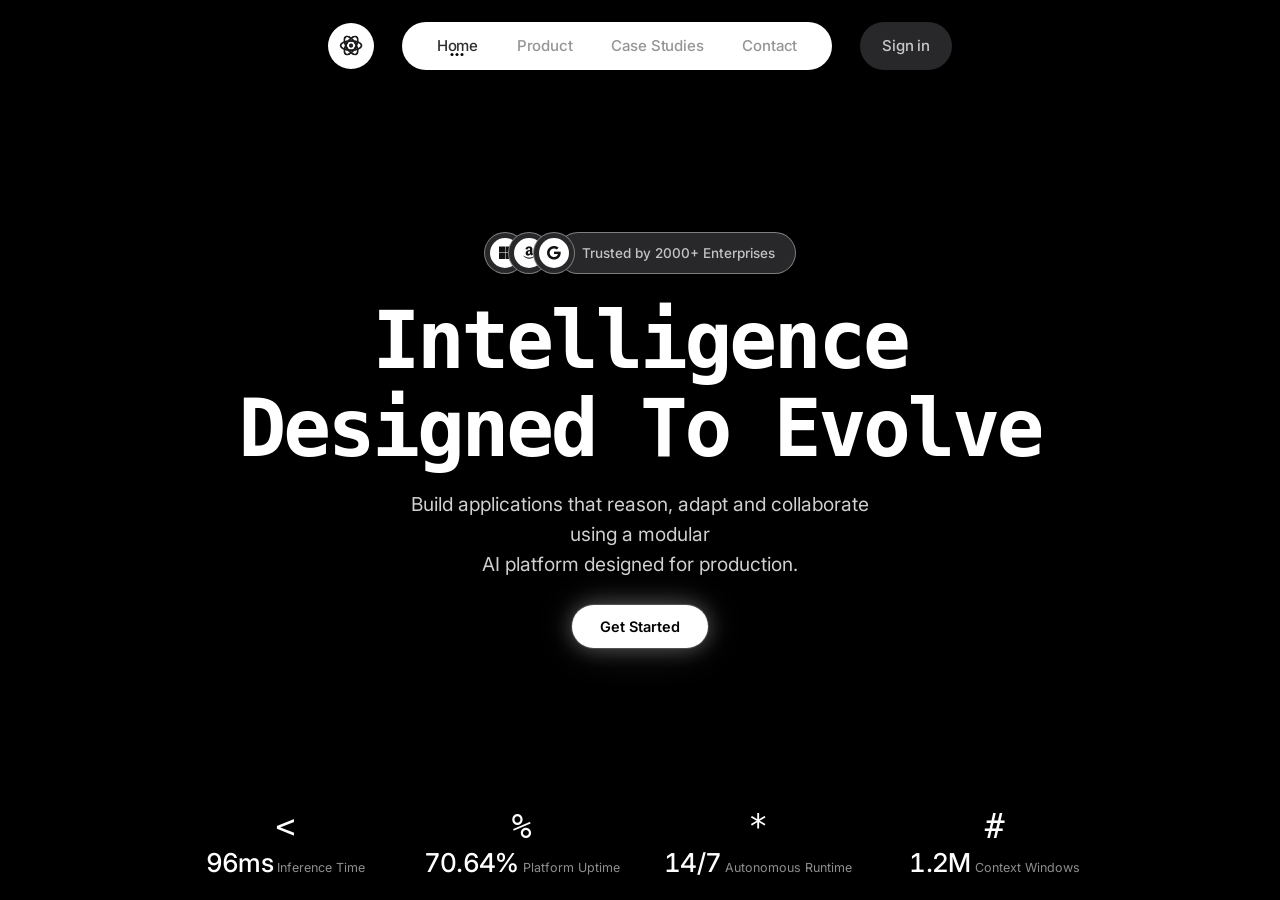
==== index.html @ 84938846 "feat: complete EEG cognitive load classification system with fuzzy FIS, RF baseline, Streamlit dashb" ====
<!DOCTYPE html>
<html lang="en">
  <head>
    <meta charset="UTF-8" />
    <meta
      name="viewport"
      content="width=device-width, initial-scale=1.0, maximum-scale=1.0, user-scalable=no"
    />
    <title>Intelligence Designed To Evolve</title>

    <!-- Google Fonts: Inter -->
    <link rel="preconnect" href="https://fonts.googleapis.com" />
    <link rel="preconnect" href="https://fonts.gstatic.com" crossorigin />
    <link
      href="https://fonts.googleapis.com/css2?family=Inter:wght@400;500;600&display=swap"
      rel="stylesheet"
    />

    <!-- OnlineWebFonts: BubbledotICG-FinePos -->
    <link
      href="https://db.onlinewebfonts.com/c/8cb707a9b8a73f8a7403336b861c3074?family=BubbledotICG-FinePos"
      rel="stylesheet"
    />

    <!-- Font Awesome 6.5.2 -->
    <link
      rel="stylesheet"
      href="https://cdnjs.cloudflare.com/ajax/libs/font-awesome/6.5.2/css/all.min.css"
      integrity="sha512-SnH5WK+bZxgPHs44uWIX+LLJAJ9/2PkPKZ5QiAj6Ta86w+fsb2TkcmfRyVX3pBnMFcV7oQPJkl9QevSCWr3W6A=="
      crossorigin="anonymous"
      referrerpolicy="no-referrer"
    />

    <!-- Stylesheet -->
    <link rel="stylesheet" href="styles.css" />
  </head>
  <body>
    <!-- Full-viewport cover background video -->
    <div class="bg" aria-hidden="true">
      <video class="bg-video" autoplay muted loop playsinline preload="auto">
        <source
          src="https://d8j0ntlcm91z4.cloudfront.net/user_38xzZboKViGWJOttwIXH07lWA1P/hf_20260809_012548_ef22562c-c0ae-4816-ad9d-f8922af4e6a7.mp4"
          type="video/mp4"
        />
      </video>
    </div>

    <!-- Main Page Container (Single Viewport) -->
    <div class="page">
      <!-- 1) Header -->
      <header class="header">
        <!-- Brand Logo -->
        <a href="#" class="logo-btn" aria-label="Homepage">
          <img
            src="assets/logo.webp"
            alt=""
            width="52"
            height="52"
            class="logo-img"
          />
        </a>

        <!-- Desktop Navigation Pill -->
        <nav class="nav-pill desktop-nav" aria-label="Main Navigation">
          <a href="http://localhost:8501" class="nav-link active">Home</a>
          <a href="http://localhost:8501" class="nav-link">Product</a>
          <a href="http://localhost:8501" class="nav-link">Case Studies</a>
          <a href="http://localhost:8501" class="nav-link">Contact</a>
        </nav>

        <!-- Desktop Sign In Button -->
        <a href="http://localhost:8501" class="signin-btn desktop-signin">Sign in</a>

        <!-- Mobile Menu Toggle Button -->
        <button
          type="button"
          class="menu-btn mobile-only"
          aria-label="Toggle navigation menu"
          aria-expanded="false"
          aria-controls="mobile-menu"
        >
          <span class="bar bar-1"></span>
          <span class="bar bar-2"></span>
          <span class="bar bar-3"></span>
        </button>
      </header>

      <!-- Mobile Navigation Sheet & Backdrop Overlay -->
      <div id="mobile-overlay" class="mobile-overlay" hidden></div>
      <nav
        id="mobile-menu"
        class="mobile-sheet"
        hidden
        aria-label="Mobile Navigation Menu"
      >
        <a href="http://localhost:8501" class="mobile-nav-link active">Home</a>
        <a href="http://localhost:8501" class="mobile-nav-link">Product</a>
        <a href="http://localhost:8501" class="mobile-nav-link">Case Studies</a>
        <a href="http://localhost:8501" class="mobile-nav-link">Contact</a>
        <a href="http://localhost:8501" class="mobile-signin-btn">Sign in</a>
      </nav>

      <!-- 2) Hero Section -->
      <main class="hero">
        <!-- Trust Row -->
        <div class="trust-row anim" style="--d: 0.05s">
          <div class="avatar-ring avatar-1" title="Microsoft">
            <div class="avatar-inner">
              <i class="fa-brands fa-microsoft" aria-hidden="true"></i>
            </div>
          </div>
          <div class="avatar-ring avatar-2" title="Amazon">
            <div class="avatar-inner">
              <i class="fa-brands fa-amazon" aria-hidden="true"></i>
            </div>
          </div>
          <div class="avatar-ring avatar-3" title="Google">
            <div class="avatar-inner">
              <i class="fa-brands fa-google" aria-hidden="true"></i>
            </div>
          </div>
          <div class="trust-pill">
            <span class="trust-text">Trusted by 2000+ Enterprises</span>
          </div>
        </div>

        <!-- Headline -->
        <h1 class="headline anim">
          <span class="line line-1">Intelligence</span>
          <span class="line line-2">Designed To Evolve</span>
        </h1>

        <!-- Subhead -->
        <p class="subhead anim" style="--d: 0.28s">
          Build applications that reason, adapt and collaborate using a modular<br class="desktop-br" />
          AI platform designed for production.
        </p>

        <!-- CTA Button -->
        <div class="cta-wrap">
          <a href="http://localhost:8501" class="cta-btn anim" style="--d: 0.4s">
            Get Started
          </a>
        </div>
      </main>

      <!-- 3) Stats Footer -->
      <footer class="stats" aria-label="Platform Key Metrics">
        <div class="stat-item anim" style="--d: 0.5s">
          <span class="stat-icon" aria-hidden="true">&lt;</span>
          <div class="stat-content">
            <div class="stat-value-wrap">
              <span class="stat-value" data-target="120" data-decimals="0">0</span><span class="stat-suffix">ms</span>
            </div>
            <span class="stat-label">Inference Time</span>
          </div>
        </div>

        <div class="stat-item anim" style="--d: 0.58s">
          <span class="stat-icon" aria-hidden="true">%</span>
          <div class="stat-content">
            <div class="stat-value-wrap">
              <span class="stat-value" data-target="99.99" data-decimals="2">0.00</span><span class="stat-suffix">%</span>
            </div>
            <span class="stat-label">Platform Uptime</span>
          </div>
        </div>

        <div class="stat-item anim" style="--d: 0.66s">
          <span class="stat-icon" aria-hidden="true">*</span>
          <div class="stat-content">
            <div class="stat-value-wrap">
              <span class="stat-value" data-target="24" data-decimals="0">0</span><span class="stat-suffix">/7</span>
            </div>
            <span class="stat-label">Autonomous Runtime</span>
          </div>
        </div>

        <div class="stat-item anim" style="--d: 0.74s">
          <span class="stat-icon" aria-hidden="true">#</span>
          <div class="stat-content">
            <div class="stat-value-wrap">
              <span class="stat-value" data-target="2.4" data-decimals="1">0.0</span><span class="stat-suffix">M</span>
            </div>
            <span class="stat-label">Context Windows</span>
          </div>
        </div>
      </footer>
    </div>

    <!-- Main JS -->
    <script src="main.js"></script>
  </body>
</html>
---- styles.css ----
/* ==========================================================================
   Intelligence Designed To Evolve — Stylesheet
   ========================================================================== */

/* Local Geist Pixel Circle Fallback Font */
@font-face {
  font-family: "Geist Pixel Circle";
  src: url("fonts/GeistPixel-Circle.woff2") format("woff2");
  font-weight: 400;
  font-style: normal;
  font-display: swap;
}

/* --------------------------------------------------------------------------
   CSS Variables
   -------------------------------------------------------------------------- */
:root {
  --bg: #000000;
  --text: #ffffff;
  --muted: #8e8e8e;
  --nav-text: #2e2e2e;
  --pill-dark: #28282a;
  --sign-in-text: #c8c8c8;
  --nav-shadow: 0 4px 14px rgba(0, 0, 0, 0.16);
  --trust-bg: #28282a;
  --trust-border: rgba(255, 255, 255, 0.4);
  --trust-text: #c4c2c3;
  --font-sans: "Inter", "Segoe UI", system-ui, sans-serif;
  --font-display: "BubbledotICG-FinePos", "Geist Pixel Circle", monospace;
  --trust-size: clamp(36px, 4.5vw, 42px);
}

/* --------------------------------------------------------------------------
   Reset & Base Styles
   -------------------------------------------------------------------------- */
*,
*::before,
*::after {
  box-sizing: border-box;
  margin: 0;
  padding: 0;
}

html,
body {
  width: 100%;
  height: 100vh;
  height: 100dvh;
  overflow: hidden;
  background: var(--bg);
  color: var(--text);
  font-family: var(--font-sans);
  -webkit-font-smoothing: antialiased;
  -moz-osx-font-smoothing: grayscale;
  text-rendering: optimizeLegibility;
}

body.menu-open {
  overflow: hidden;
}

a {
  color: inherit;
  text-decoration: none;
}

button {
  font-family: inherit;
  border: none;
  background: none;
  cursor: pointer;
}

/* --------------------------------------------------------------------------
   Background Video
   -------------------------------------------------------------------------- */
.bg {
  position: absolute;
  inset: 0;
  background: #000000;
  overflow: hidden;
  z-index: 0;
}

.bg-video {
  position: absolute;
  inset: 0;
  width: 100%;
  height: 100%;
  object-fit: cover;
  pointer-events: none;
  z-index: 0;
}

/* --------------------------------------------------------------------------
   Page Layout (Single Viewport, 3 Regions)
   -------------------------------------------------------------------------- */
.page {
  position: relative;
  z-index: 1;
  display: flex;
  flex-direction: column;
  align-items: center;
  justify-content: space-between;
  width: 100%;
  height: 100vh;
  height: 100dvh;
  padding: clamp(16px, 2.4vh, 28px) clamp(14px, 3vw, 32px);
  overflow: hidden;
}

/* --------------------------------------------------------------------------
   1) Header (Desktop)
   -------------------------------------------------------------------------- */
.header {
  display: flex;
  align-items: center;
  justify-content: center;
  width: 100%;
  max-width: 720px;
  gap: clamp(18px, 2.8vw, 28px);
  flex-shrink: 0;
  animation: slideDown 0.7s cubic-bezier(0.22, 1, 0.36, 1) both;
  z-index: 10;
}

@keyframes slideDown {
  from {
    opacity: 0;
    transform: translateY(-18px);
  }
  to {
    opacity: 1;
    transform: translateY(0);
  }
}

/* Logo */
.logo-btn {
  width: clamp(40px, 4.4vw, 46px);
  height: clamp(40px, 4.4vw, 46px);
  border-radius: 50%;
  background: #ffffff;
  box-shadow: var(--nav-shadow);
  display: grid;
  place-items: center;
  flex-shrink: 0;
  cursor: pointer;
  transition: transform 0.25s ease;
}

.logo-btn:hover {
  transform: scale(1.04);
}

.logo-img {
  width: 72%;
  height: 72%;
  object-fit: contain;
  display: block;
}

/* Nav Pill (White) */
.nav-pill {
  display: flex;
  align-items: center;
  justify-content: space-evenly;
  background: #ffffff;
  height: clamp(44px, 5.2vw, 48px);
  max-width: 430px;
  flex: 1;
  padding: 4px 8px;
  border-radius: 999px;
  box-shadow: var(--nav-shadow);
}

.nav-link {
  position: relative;
  font-family: var(--font-sans);
  font-weight: 500;
  font-size: clamp(13px, 1.4vw, 15px);
  letter-spacing: -0.01em;
  color: var(--nav-text);
  opacity: 0.5;
  padding: 6px 12px;
  transition: opacity 0.2s ease, transform 0.2s ease;
  display: inline-flex;
  align-items: center;
  justify-content: center;
}

.nav-link:hover {
  opacity: 0.75;
}

.nav-link.active {
  opacity: 1;
}

.nav-link.active::after {
  content: "";
  position: absolute;
  bottom: 5px;
  left: 50%;
  transform: translateX(-50%);
  width: 3px;
  height: 3px;
  background: #000000;
  border-radius: 50%;
  box-shadow: -5px 0 0 #000000, 5px 0 0 #000000;
}

/* Sign In */
.signin-btn {
  display: inline-flex;
  align-items: center;
  justify-content: center;
  background: var(--pill-dark);
  color: var(--sign-in-text);
  height: clamp(44px, 5.2vw, 48px);
  padding: 0 clamp(16px, 2vw, 22px);
  border-radius: 999px;
  box-shadow: var(--nav-shadow);
  font-weight: 500;
  font-size: clamp(13px, 1.4vw, 15px);
  letter-spacing: -0.01em;
  flex-shrink: 0;
  transition: background-color 0.25s ease, color 0.25s ease, transform 0.25s ease;
}

.signin-btn:hover {
  background: #323234;
  color: #ffffff;
  transform: translateY(-1px);
}

.mobile-only {
  display: none;
}

/* --------------------------------------------------------------------------
   2) Hero (Center)
   -------------------------------------------------------------------------- */
.hero {
  display: flex;
  flex-direction: column;
  align-items: center;
  justify-content: center;
  text-align: center;
  width: 100%;
  max-width: 900px;
  flex: 1;
  z-index: 1;
}

/* Trust Row */
.trust-row {
  display: inline-flex;
  align-items: center;
  justify-content: center;
  margin-bottom: clamp(16px, 2.5vh, 26px);
}

.avatar-ring {
  width: var(--trust-size);
  height: var(--trust-size);
  background: var(--trust-bg);
  border: 1px solid var(--trust-border);
  padding: 5px;
  border-radius: 50%;
  display: grid;
  place-items: center;
  flex-shrink: 0;
  transition: transform 0.35s cubic-bezier(0.22, 1, 0.36, 1);
}

.avatar-inner {
  width: 100%;
  height: 100%;
  border-radius: 50%;
  background: #ffffff;
  display: grid;
  place-items: center;
}

.avatar-inner i {
  font-size: calc(var(--trust-size) * 0.34);
  color: #111111;
}

.avatar-1 {
  z-index: 1;
}
.avatar-1:hover {
  transform: translateY(-2px);
}

.avatar-2 {
  margin-left: calc(var(--trust-size) * -0.42);
  z-index: 2;
}
.avatar-2:hover {
  transform: translateY(-4px);
}

.avatar-3 {
  margin-left: calc(var(--trust-size) * -0.42);
  z-index: 3;
}
.avatar-3:hover {
  transform: translateY(-2px);
}

.trust-pill {
  height: var(--trust-size);
  background: var(--trust-bg);
  border: 1px solid var(--trust-border);
  border-radius: 999px;
  margin-left: calc(var(--trust-size) * -0.42);
  padding-left: calc(var(--trust-size) * 0.58);
  padding-right: clamp(14px, 2vw, 20px);
  display: inline-flex;
  align-items: center;
  z-index: 0;
}

.trust-text {
  font-family: var(--font-sans);
  font-weight: 500;
  color: var(--trust-text);
  font-size: clamp(12px, 1.4vw, 13.5px);
  white-space: nowrap;
}

/* Headline */
.headline {
  font-family: var(--font-display);
  color: #ffffff;
  font-size: clamp(28px, 6.2vw, 80px);
  line-height: 1.12;
  letter-spacing: -0.04em;
  text-align: center;
  white-space: nowrap;
  overflow: hidden;
  margin-bottom: clamp(12px, 1.8vh, 18px);
}

/* Per-line fade */
.headline .line {
  display: block;
  opacity: 0;
  transform: translateY(14px);
  animation: headlineFade 0.85s cubic-bezier(0.22, 1, 0.36, 1) forwards;
}

.headline .line-1 {
  animation-delay: 0.12s;
}

.headline .line-2 {
  animation-delay: 0.3s;
}

@keyframes headlineFade {
  from {
    opacity: 0;
    transform: translateY(14px);
  }
  to {
    opacity: 1;
    transform: translateY(0);
  }
}

/* Subhead */
.subhead {
  max-width: min(500px, 92%);
  font-size: clamp(calc(13.5px + 2pt), calc(1.55vw + 2pt), calc(16.5px + 2pt));
  color: #d0d0d0;
  opacity: 0.8;
  line-height: 1.55;
  font-weight: 400;
  margin-bottom: clamp(18px, 2.8vh, 30px);
}

/* CTA */
.cta-wrap {
  display: flex;
  justify-content: center;
}

.cta-btn {
  display: inline-flex;
  align-items: center;
  justify-content: center;
  background: #ffffff;
  color: #000000;
  font-family: var(--font-sans);
  font-weight: 600;
  font-size: clamp(13.5px, 1.5vw, 14.5px);
  padding: clamp(11px, 1.6vh, 13px) clamp(22px, 3vw, 28px);
  border-radius: 999px;
  box-shadow: 0 0 0 1px rgba(255, 255, 255, 0.15),
              0 0 22px rgba(255, 255, 255, 0.32),
              0 0 44px rgba(255, 255, 255, 0.12);
  cursor: pointer;
  transition: transform 0.25s ease, box-shadow 0.25s ease;
}

.cta-btn:hover {
  transform: translateY(-2px) scale(1.02);
  box-shadow: 0 0 0 1px rgba(255, 255, 255, 0.25),
              0 0 28px rgba(255, 255, 255, 0.45),
              0 0 54px rgba(255, 255, 255, 0.2);
}

.cta-btn.anim {
  animation: revealPulse 0.85s cubic-bezier(0.22, 1, 0.36, 1) forwards;
  animation-delay: var(--d, 0.4s);
}

@keyframes revealPulse {
  0% {
    opacity: 0;
    transform: translateY(22px) scale(0.95);
    filter: blur(6px);
  }
  70% {
    transform: translateY(-2px) scale(1.03);
    filter: blur(0);
  }
  100% {
    opacity: 1;
    transform: translateY(0) scale(1);
    filter: blur(0);
  }
}

/* --------------------------------------------------------------------------
   3) Stats Footer (Exact 4 Metrics)
   -------------------------------------------------------------------------- */
.stats {
  display: grid;
  grid-template-columns: repeat(4, 1fr);
  width: 100%;
  max-width: 920px;
  gap: clamp(12px, 2vw, 28px);
  flex-shrink: 0;
  z-index: 1;
}

.stat-item {
  display: flex;
  flex-direction: column;
  align-items: center;
  text-align: center;
}

.stat-icon {
  font-family: var(--font-display);
  color: #ffffff;
  font-size: clamp(22px, 3vw, 33px);
  line-height: 1;
  margin-bottom: 4px;
}

.stat-value-wrap {
  font-family: var(--font-sans);
  color: #ffffff;
  font-size: clamp(18px, 2.2vw, 26px);
  font-weight: 500;
  letter-spacing: -0.025em;
  font-variant-numeric: tabular-nums;
  display: inline-flex;
  align-items: baseline;
  justify-content: center;
  line-height: 1.2;
}

.stat-suffix {
  font-family: var(--font-sans);
  font-weight: 500;
}

.stat-label {
  font-family: var(--font-sans);
  font-size: clamp(11px, 1.2vw, 12.5px);
  color: var(--muted);
  margin-top: 2px;
  white-space: nowrap;
}

/* --------------------------------------------------------------------------
   Shared Entrance Animation (.anim)
   -------------------------------------------------------------------------- */
.anim:not(.headline):not(.cta-btn) {
  opacity: 0;
  transform: translateY(22px) scale(0.98);
  filter: blur(6px);
  animation: reveal 0.85s cubic-bezier(0.22, 1, 0.36, 1) forwards;
  animation-delay: var(--d, 0s);
}

@keyframes reveal {
  to {
    opacity: 1;
    transform: translateY(0) scale(1);
    filter: blur(0);
  }
}

/* --------------------------------------------------------------------------
   Responsive Media Queries
   -------------------------------------------------------------------------- */

/* Hidden attribute enforcement */
[hidden],
.mobile-overlay[hidden],
.mobile-sheet[hidden] {
  display: none !important;
}

/* Tablet & Mobile (≤720px) */
@media (max-width: 720px) {
  .desktop-nav,
  .desktop-signin,
  .desktop-br {
    display: none;
  }

  .mobile-only {
    display: flex;
  }

  .header {
    justify-content: space-between;
    max-width: 100%;
  }

  .logo-btn {
    width: 48px;
    height: 48px;
  }

  /* Circular Burger Button */
  .menu-btn {
    width: 48px;
    height: 48px;
    border-radius: 50%;
    background: #28282a;
    border: 1px solid rgba(255, 255, 255, 0.15);
    display: flex;
    flex-direction: column;
    align-items: center;
    justify-content: center;
    gap: 5px;
    cursor: pointer;
    transition: background-color 0.25s ease, transform 0.25s ease;
    box-shadow: var(--nav-shadow);
    z-index: 110;
  }

  .menu-btn .bar {
    width: 18px;
    height: 1.5px;
    background: #ffffff;
    border-radius: 1px;
    transition: all 0.3s cubic-bezier(0.22, 1, 0.36, 1);
  }

  .menu-btn[aria-expanded="true"] {
    background: #ffffff;
  }

  .menu-btn[aria-expanded="true"] .bar {
    background: #000000;
  }

  .menu-btn[aria-expanded="true"] .bar-1 {
    transform: translateY(6.5px) rotate(45deg);
  }

  .menu-btn[aria-expanded="true"] .bar-2 {
    opacity: 0;
    transform: scaleX(0);
  }

  .menu-btn[aria-expanded="true"] .bar-3 {
    transform: translateY(-6.5px) rotate(-45deg);
  }

  /* Mobile Overlay */
  .mobile-overlay {
    display: block;
    position: fixed;
    inset: 0;
    background: rgba(0, 0, 0, 0.62);
    backdrop-filter: blur(6px);
    -webkit-backdrop-filter: blur(6px);
    z-index: 90;
    animation: overlayIn 0.28s ease forwards;
  }

  .mobile-overlay[hidden] {
    display: none !important;
  }

  @keyframes overlayIn {
    from {
      opacity: 0;
    }
    to {
      opacity: 1;
    }
  }

  /* Mobile White Sheet */
  .mobile-sheet {
    display: flex;
    position: fixed;
    top: clamp(76px, 11vh, 92px);
    left: 16px;
    right: 16px;
    margin: 0 auto;
    max-width: 420px;
    background: #ffffff;
    border-radius: 28px;
    padding: 22px 18px 20px;
    box-shadow: 0 20px 60px rgba(0, 0, 0, 0.45);
    z-index: 100;
    flex-direction: column;
    align-items: center;
    gap: 14px;
    animation: menuIn 0.38s cubic-bezier(0.22, 1, 0.36, 1) forwards;
  }

  .mobile-sheet[hidden] {
    display: none !important;
  }

  @keyframes menuIn {
    from {
      opacity: 0;
      transform: translateY(-16px) scale(0.96);
    }
    to {
      opacity: 1;
      transform: translateY(0) scale(1);
    }
  }

  .mobile-nav-link {
    font-family: var(--font-sans);
    font-weight: 500;
    font-size: 16px;
    color: var(--nav-text);
    opacity: 0.6;
    padding: 8px 16px;
    position: relative;
    width: 100%;
    text-align: center;
    border-radius: 12px;
    transition: opacity 0.2s ease, background 0.2s ease;
    opacity: 0;
    transform: translateY(10px);
    animation: linkIn 0.35s cubic-bezier(0.22, 1, 0.36, 1) forwards;
  }

  .mobile-sheet a:nth-child(1) {
    animation-delay: 0.08s;
  }
  .mobile-sheet a:nth-child(2) {
    animation-delay: 0.14s;
  }
  .mobile-sheet a:nth-child(3) {
    animation-delay: 0.2s;
  }
  .mobile-sheet a:nth-child(4) {
    animation-delay: 0.26s;
  }
  .mobile-sheet a:nth-child(5) {
    animation-delay: 0.32s;
  }

  @keyframes linkIn {
    to {
      opacity: 1;
      transform: translateY(0);
    }
  }

  .mobile-nav-link:hover,
  .mobile-nav-link.active {
    opacity: 1;
  }

  .mobile-nav-link.active::after {
    content: "";
    position: absolute;
    bottom: 2px;
    left: 50%;
    transform: translateX(-50%);
    width: 3px;
    height: 3px;
    background: #000000;
    border-radius: 50%;
    box-shadow: -5px 0 0 #000000, 5px 0 0 #000000;
  }

  .mobile-signin-btn {
    background: #28282a;
    color: #ffffff;
    width: 100%;
    text-align: center;
    border-radius: 999px;
    padding: 13px;
    font-weight: 500;
    font-size: 15px;
    margin-top: 4px;
    transition: background 0.2s ease;
    opacity: 0;
    transform: translateY(10px);
    animation: linkIn 0.35s cubic-bezier(0.22, 1, 0.36, 1) forwards;
    animation-delay: 0.32s;
  }

  .mobile-signin-btn:hover {
    background: #323234;
  }

  /* Headline & Stats on Mobile */
  .headline {
    font-size: clamp(32px, 8.5vw, 48px);
    letter-spacing: -0.08em;
    line-height: 1.05;
  }

  .stats {
    grid-template-columns: repeat(2, 1fr);
    row-gap: 20px;
    column-gap: 16px;
  }
}

/* Small Mobile (≤420px) */
@media (max-width: 420px) {
  :root {
    --trust-size: 34px;
  }

  .trust-text {
    font-size: 12px;
  }

  .headline {
    font-size: clamp(26px, 8.2vw, 36px);
    letter-spacing: -0.09em;
    line-height: 1.04;
  }
}

/* Short Screens (≤700px height) */
@media (max-height: 700px) {
  .page {
    padding: clamp(10px, 1.8vh, 16px) clamp(14px, 3vw, 24px);
  }

  .trust-row {
    margin-bottom: clamp(10px, 1.8vh, 16px);
  }

  .headline {
    margin-bottom: clamp(8px, 1.2vh, 12px);
  }

  .subhead {
    margin-bottom: clamp(12px, 2vh, 18px);
  }
}

/* --------------------------------------------------------------------------
   Reduced Motion Accessibility
   -------------------------------------------------------------------------- */
@media (prefers-reduced-motion: reduce) {
  *,
  *::before,
  *::after {
    animation-duration: 0.01ms !important;
    animation-iteration-count: 1 !important;
    transition-duration: 0.01ms !important;
    animation-delay: 0ms !important;
  }

  .anim,
  .line,
  .cta-btn.anim,
  .mobile-nav-link,
  .mobile-signin-btn {
    opacity: 1 !important;
    transform: none !important;
    filter: none !important;
  }
}
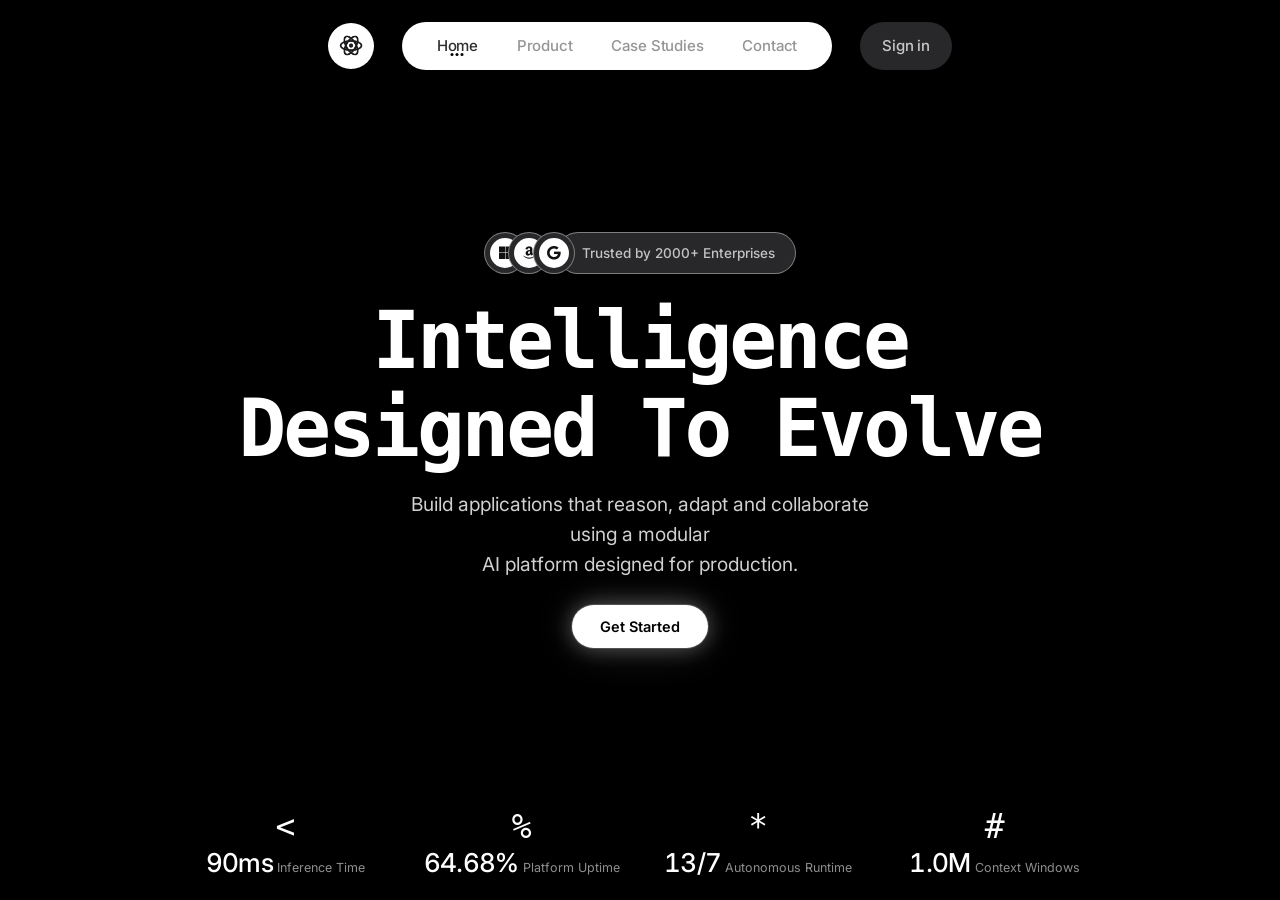
==== commit ba7ee0cf: "feat: integrate interactive fuzzy inference modal and cohesive brand navbar between landing page and" ====
--- a/index.html
+++ b/index.html
@@ -144,7 +144,7 @@
         </div>
       </main>
 
-      <!-- 3) Stats Footer -->
+    <!-- 3) Stats Footer -->
       <footer class="stats" aria-label="Platform Key Metrics">
         <div class="stat-item anim" style="--d: 0.5s">
           <span class="stat-icon" aria-hidden="true">&lt;</span>
@@ -186,6 +186,87 @@
           </div>
         </div>
       </footer>
+    </div>
+
+    <!-- Interactive Live Inference Modal -->
+    <div id="inference-modal" class="inference-modal" hidden>
+      <div class="modal-backdrop" id="modal-backdrop"></div>
+      <div class="modal-card">
+        <div class="modal-header">
+          <div class="modal-title-group">
+            <span class="badge-dot-matrix">LIVE INFERENCE</span>
+            <h2>Fuzzy Cognitive Load Simulator</h2>
+          </div>
+          <button type="button" class="modal-close-btn" id="modal-close-btn" aria-label="Close modal">&times;</button>
+        </div>
+
+        <div class="modal-body">
+          <div class="presets-row">
+            <span class="presets-label">Workload Presets:</span>
+            <button type="button" class="preset-btn" data-alpha="0.45" data-tar="0.70" data-bar="0.80" data-ent="0.75">Relaxed (LOW)</button>
+            <button type="button" class="preset-btn active" data-alpha="0.28" data-tar="1.40" data-bar="1.30" data-ent="1.15">Task Active (MOD)</button>
+            <button type="button" class="preset-btn" data-alpha="0.10" data-tar="2.60" data-bar="2.30" data-ent="1.70">High Stress (HIGH)</button>
+          </div>
+
+          <div class="sliders-grid">
+            <div class="slider-group">
+              <div class="slider-label-row">
+                <label for="slider-alpha">Alpha Relative Power</label>
+                <span class="slider-val" id="val-alpha">0.28</span>
+              </div>
+              <input type="range" id="slider-alpha" min="0.05" max="0.60" step="0.01" value="0.28" />
+            </div>
+
+            <div class="slider-group">
+              <div class="slider-label-row">
+                <label for="slider-tar">Theta / Alpha Ratio (TAR)</label>
+                <span class="slider-val" id="val-tar">1.40</span>
+              </div>
+              <input type="range" id="slider-tar" min="0.20" max="3.50" step="0.05" value="1.40" />
+            </div>
+
+            <div class="slider-group">
+              <div class="slider-label-row">
+                <label for="slider-bar">Beta / Alpha Ratio (BAR)</label>
+                <span class="slider-val" id="val-bar">1.30</span>
+              </div>
+              <input type="range" id="slider-bar" min="0.20" max="3.50" step="0.05" value="1.30" />
+            </div>
+
+            <div class="slider-group">
+              <div class="slider-label-row">
+                <label for="slider-ent">Spectral Entropy</label>
+                <span class="slider-val" id="val-ent">1.15</span>
+              </div>
+              <input type="range" id="slider-ent" min="0.40" max="2.20" step="0.02" value="1.15" />
+            </div>
+          </div>
+
+          <!-- Real-Time Fuzzy Inference Output Card -->
+          <div class="prediction-output-card" id="pred-card">
+            <div class="pred-header-row">
+              <div>
+                <div class="pred-sub">Classified Cognitive Load</div>
+                <div class="pred-class" id="pred-class-text">MODERATE</div>
+              </div>
+              <div class="pred-metric-pill">
+                <span id="pred-score-text">Score: 51.4 / 100</span>
+                <span class="pred-conf" id="pred-conf-text">Confidence: 88.5%</span>
+              </div>
+            </div>
+            <div class="pred-rule-box">
+              <i class="fa-solid fa-code-fork"></i>
+              <span id="pred-rule-text">Fired Rule: IF Alpha is Medium AND Theta/Alpha is Medium THEN Workload is MODERATE</span>
+            </div>
+          </div>
+        </div>
+
+        <div class="modal-footer">
+          <a href="http://localhost:8501" class="full-dashboard-btn" target="_blank">
+            Open Full 6-Page Research Dashboard ↗
+          </a>
+        </div>
+      </div>
     </div>
 
     <!-- Main JS -->
--- a/styles.css
+++ b/styles.css
@@ -779,6 +779,254 @@
 }
 
 /* --------------------------------------------------------------------------
+   Interactive Inference Modal
+   -------------------------------------------------------------------------- */
+.inference-modal {
+  position: fixed;
+  inset: 0;
+  z-index: 200;
+  display: flex;
+  align-items: center;
+  justify-content: center;
+  padding: 16px;
+}
+
+.inference-modal[hidden] {
+  display: none !important;
+}
+
+.modal-backdrop {
+  position: absolute;
+  inset: 0;
+  background: rgba(0, 0, 0, 0.75);
+  backdrop-filter: blur(8px);
+  -webkit-backdrop-filter: blur(8px);
+}
+
+.modal-card {
+  position: relative;
+  width: 100%;
+  max-width: 580px;
+  background: #141416;
+  border: 1px solid rgba(255, 255, 255, 0.15);
+  border-radius: 24px;
+  padding: 24px;
+  box-shadow: 0 24px 70px rgba(0, 0, 0, 0.6);
+  z-index: 201;
+  animation: modalIn 0.32s cubic-bezier(0.22, 1, 0.36, 1) forwards;
+}
+
+@keyframes modalIn {
+  from {
+    opacity: 0;
+    transform: translateY(20px) scale(0.96);
+  }
+  to {
+    opacity: 1;
+    transform: translateY(0) scale(1);
+  }
+}
+
+.modal-header {
+  display: flex;
+  align-items: flex-start;
+  justify-content: space-between;
+  margin-bottom: 20px;
+}
+
+.badge-dot-matrix {
+  font-family: var(--font-display);
+  font-size: 13px;
+  color: #7ecef4;
+  letter-spacing: 0.05em;
+  display: block;
+  margin-bottom: 4px;
+}
+
+.modal-title-group h2 {
+  font-family: var(--font-sans);
+  font-size: 1.25rem;
+  font-weight: 600;
+  color: #ffffff;
+}
+
+.modal-close-btn {
+  font-size: 28px;
+  color: #8e8e8e;
+  line-height: 1;
+  padding: 4px;
+  transition: color 0.2s ease;
+}
+
+.modal-close-btn:hover {
+  color: #ffffff;
+}
+
+.presets-row {
+  display: flex;
+  align-items: center;
+  gap: 8px;
+  flex-wrap: wrap;
+  margin-bottom: 18px;
+}
+
+.presets-label {
+  font-size: 12px;
+  color: #8e8e8e;
+  font-weight: 500;
+}
+
+.preset-btn {
+  background: #202022;
+  border: 1px solid rgba(255, 255, 255, 0.1);
+  color: #c4c2c3;
+  padding: 5px 12px;
+  border-radius: 999px;
+  font-size: 12px;
+  font-weight: 500;
+  transition: all 0.2s ease;
+}
+
+.preset-btn:hover,
+.preset-btn.active {
+  background: #ffffff;
+  color: #000000;
+  border-color: #ffffff;
+}
+
+.sliders-grid {
+  display: grid;
+  grid-template-columns: 1fr 1fr;
+  gap: 14px 18px;
+  margin-bottom: 20px;
+}
+
+@media (max-width: 520px) {
+  .sliders-grid {
+    grid-template-columns: 1fr;
+  }
+}
+
+.slider-group {
+  display: flex;
+  flex-direction: column;
+  gap: 6px;
+}
+
+.slider-label-row {
+  display: flex;
+  justify-content: space-between;
+  align-items: center;
+  font-size: 12px;
+  color: #c4c2c3;
+}
+
+.slider-val {
+  font-family: var(--font-sans);
+  font-weight: 600;
+  color: #ffffff;
+}
+
+input[type="range"] {
+  accent-color: #ffffff;
+  width: 100%;
+  cursor: pointer;
+}
+
+.prediction-output-card {
+  background: #1c1c1f;
+  border: 1px solid rgba(255, 255, 255, 0.12);
+  border-radius: 16px;
+  padding: 16px 18px;
+  margin-bottom: 20px;
+  transition: border-color 0.3s ease;
+}
+
+.prediction-output-card.class-LOW {
+  border-color: #2E86AB;
+}
+.prediction-output-card.class-MODERATE {
+  border-color: #F6AE2D;
+}
+.prediction-output-card.class-HIGH {
+  border-color: #E84855;
+}
+
+.pred-header-row {
+  display: flex;
+  justify-content: space-between;
+  align-items: center;
+  margin-bottom: 12px;
+}
+
+.pred-sub {
+  font-size: 11px;
+  color: #8e8e8e;
+  text-transform: uppercase;
+  letter-spacing: 0.05em;
+}
+
+.pred-class {
+  font-family: var(--font-sans);
+  font-size: 1.5rem;
+  font-weight: 700;
+  letter-spacing: -0.01em;
+}
+
+.class-LOW .pred-class { color: #7ecef4; }
+.class-MODERATE .pred-class { color: #f6d86d; }
+.class-HIGH .pred-class { color: #f47a80; }
+
+.pred-metric-pill {
+  display: flex;
+  flex-direction: column;
+  align-items: flex-end;
+  font-size: 12px;
+  color: #c4c2c3;
+}
+
+.pred-conf {
+  color: #8e8e8e;
+  font-size: 11px;
+}
+
+.pred-rule-box {
+  background: rgba(0, 0, 0, 0.35);
+  border-radius: 8px;
+  padding: 8px 12px;
+  font-size: 12px;
+  color: #d0d0d0;
+  display: flex;
+  align-items: center;
+  gap: 8px;
+}
+
+.modal-footer {
+  display: flex;
+  justify-content: center;
+}
+
+.full-dashboard-btn {
+  display: inline-flex;
+  align-items: center;
+  justify-content: center;
+  width: 100%;
+  background: #ffffff;
+  color: #000000;
+  font-weight: 600;
+  font-size: 14px;
+  padding: 12px 20px;
+  border-radius: 999px;
+  box-shadow: 0 0 20px rgba(255, 255, 255, 0.2);
+  transition: transform 0.2s ease, box-shadow 0.2s ease;
+}
+
+.full-dashboard-btn:hover {
+  transform: translateY(-1px);
+  box-shadow: 0 0 28px rgba(255, 255, 255, 0.35);
+}
+
+/* --------------------------------------------------------------------------
    Reduced Motion Accessibility
    -------------------------------------------------------------------------- */
 @media (prefers-reduced-motion: reduce) {
@@ -801,3 +1049,4 @@
     filter: none !important;
   }
 }
+
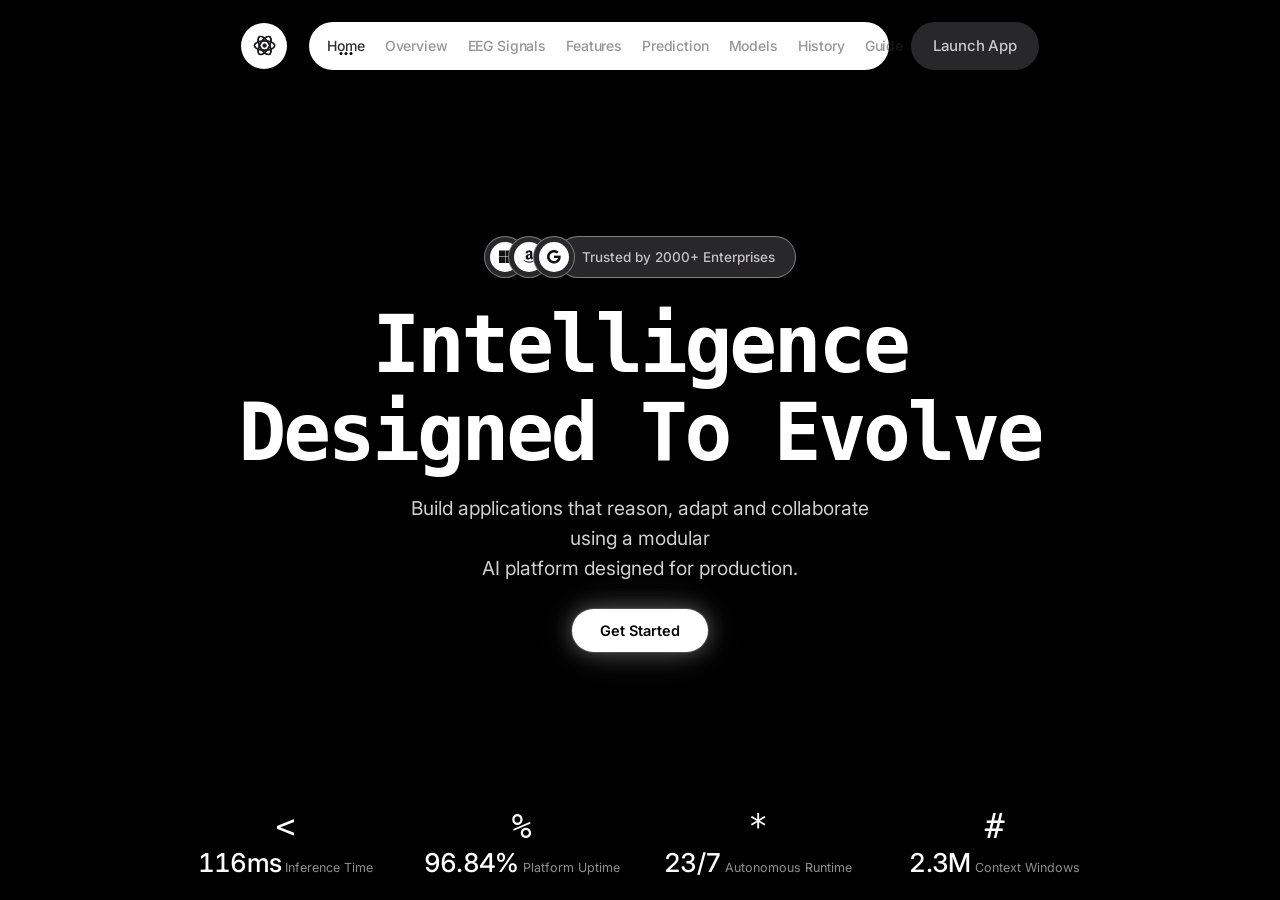
==== commit 136578db: "feat: integrate full interactive EEG application directly into approved UI UX with Python API backen" ====
--- a/index.html
+++ b/index.html
@@ -6,13 +6,13 @@
       name="viewport"
       content="width=device-width, initial-scale=1.0, maximum-scale=1.0, user-scalable=no"
     />
-    <title>Intelligence Designed To Evolve</title>
+    <title>Intelligence Designed To Evolve — EEG Cognitive Load Platform</title>
 
     <!-- Google Fonts: Inter -->
     <link rel="preconnect" href="https://fonts.googleapis.com" />
     <link rel="preconnect" href="https://fonts.gstatic.com" crossorigin />
     <link
-      href="https://fonts.googleapis.com/css2?family=Inter:wght@400;500;600&display=swap"
+      href="https://fonts.googleapis.com/css2?family=Inter:wght@400;500;600;700&display=swap"
       rel="stylesheet"
     />
 
@@ -35,7 +35,7 @@
     <link rel="stylesheet" href="styles.css" />
   </head>
   <body>
-    <!-- Full-viewport cover background video -->
+    <!-- Full-viewport cover background video (Exact CloudFront MP4 stream) -->
     <div class="bg" aria-hidden="true">
       <video class="bg-video" autoplay muted loop playsinline preload="auto">
         <source
@@ -45,12 +45,12 @@
       </video>
     </div>
 
-    <!-- Main Page Container (Single Viewport) -->
-    <div class="page">
+    <!-- Main Container -->
+    <div class="page" id="app-container">
       <!-- 1) Header -->
       <header class="header">
         <!-- Brand Logo -->
-        <a href="#" class="logo-btn" aria-label="Homepage">
+        <a href="#" class="logo-btn" id="logo-btn" aria-label="Homepage">
           <img
             src="assets/logo.webp"
             alt=""
@@ -62,19 +62,24 @@
 
         <!-- Desktop Navigation Pill -->
         <nav class="nav-pill desktop-nav" aria-label="Main Navigation">
-          <a href="http://localhost:8501" class="nav-link active">Home</a>
-          <a href="http://localhost:8501" class="nav-link">Product</a>
-          <a href="http://localhost:8501" class="nav-link">Case Studies</a>
-          <a href="http://localhost:8501" class="nav-link">Contact</a>
+          <a href="#hero" class="nav-link active" data-target="hero">Home</a>
+          <a href="#overview" class="nav-link" data-target="overview">Overview</a>
+          <a href="#signals" class="nav-link" data-target="signals">EEG Signals</a>
+          <a href="#features" class="nav-link" data-target="features">Features</a>
+          <a href="#prediction" class="nav-link" data-target="prediction">Prediction</a>
+          <a href="#models" class="nav-link" data-target="models">Models</a>
+          <a href="#history" class="nav-link" data-target="history">History</a>
+          <a href="#guide" class="nav-link" data-target="guide">Guide</a>
         </nav>
 
-        <!-- Desktop Sign In Button -->
-        <a href="http://localhost:8501" class="signin-btn desktop-signin">Sign in</a>
+        <!-- Desktop Sign In / Launch Button -->
+        <a href="#prediction" class="signin-btn desktop-signin" id="header-cta-btn">Launch App</a>
 
         <!-- Mobile Menu Toggle Button -->
         <button
           type="button"
           class="menu-btn mobile-only"
+          id="mobile-menu-toggle"
           aria-label="Toggle navigation menu"
           aria-expanded="false"
           aria-controls="mobile-menu"
@@ -93,183 +98,615 @@
         hidden
         aria-label="Mobile Navigation Menu"
       >
-        <a href="http://localhost:8501" class="mobile-nav-link active">Home</a>
-        <a href="http://localhost:8501" class="mobile-nav-link">Product</a>
-        <a href="http://localhost:8501" class="mobile-nav-link">Case Studies</a>
-        <a href="http://localhost:8501" class="mobile-nav-link">Contact</a>
-        <a href="http://localhost:8501" class="mobile-signin-btn">Sign in</a>
+        <a href="#hero" class="mobile-nav-link active" data-target="hero">Home</a>
+        <a href="#overview" class="mobile-nav-link" data-target="overview">Overview</a>
+        <a href="#signals" class="mobile-nav-link" data-target="signals">EEG Signals</a>
+        <a href="#features" class="mobile-nav-link" data-target="features">Features</a>
+        <a href="#prediction" class="mobile-nav-link" data-target="prediction">Prediction & Fuzzy</a>
+        <a href="#models" class="mobile-nav-link" data-target="models">Models</a>
+        <a href="#history" class="mobile-nav-link" data-target="history">Experiment History</a>
+        <a href="#guide" class="mobile-nav-link" data-target="guide">Methodology & Viva</a>
+        <a href="#prediction" class="mobile-signin-btn" data-target="prediction">Launch App</a>
       </nav>
 
-      <!-- 2) Hero Section -->
-      <main class="hero">
-        <!-- Trust Row -->
-        <div class="trust-row anim" style="--d: 0.05s">
-          <div class="avatar-ring avatar-1" title="Microsoft">
-            <div class="avatar-inner">
-              <i class="fa-brands fa-microsoft" aria-hidden="true"></i>
-            </div>
-          </div>
-          <div class="avatar-ring avatar-2" title="Amazon">
-            <div class="avatar-inner">
-              <i class="fa-brands fa-amazon" aria-hidden="true"></i>
-            </div>
-          </div>
-          <div class="avatar-ring avatar-3" title="Google">
-            <div class="avatar-inner">
-              <i class="fa-brands fa-google" aria-hidden="true"></i>
-            </div>
-          </div>
-          <div class="trust-pill">
-            <span class="trust-text">Trusted by 2000+ Enterprises</span>
-          </div>
-        </div>
-
-        <!-- Headline -->
-        <h1 class="headline anim">
-          <span class="line line-1">Intelligence</span>
-          <span class="line line-2">Designed To Evolve</span>
-        </h1>
-
-        <!-- Subhead -->
-        <p class="subhead anim" style="--d: 0.28s">
-          Build applications that reason, adapt and collaborate using a modular<br class="desktop-br" />
-          AI platform designed for production.
-        </p>
-
-        <!-- CTA Button -->
-        <div class="cta-wrap">
-          <a href="http://localhost:8501" class="cta-btn anim" style="--d: 0.4s">
-            Get Started
-          </a>
-        </div>
-      </main>
-
-    <!-- 3) Stats Footer -->
-      <footer class="stats" aria-label="Platform Key Metrics">
-        <div class="stat-item anim" style="--d: 0.5s">
-          <span class="stat-icon" aria-hidden="true">&lt;</span>
-          <div class="stat-content">
-            <div class="stat-value-wrap">
-              <span class="stat-value" data-target="120" data-decimals="0">0</span><span class="stat-suffix">ms</span>
-            </div>
-            <span class="stat-label">Inference Time</span>
-          </div>
-        </div>
-
-        <div class="stat-item anim" style="--d: 0.58s">
-          <span class="stat-icon" aria-hidden="true">%</span>
-          <div class="stat-content">
-            <div class="stat-value-wrap">
-              <span class="stat-value" data-target="99.99" data-decimals="2">0.00</span><span class="stat-suffix">%</span>
-            </div>
-            <span class="stat-label">Platform Uptime</span>
-          </div>
-        </div>
-
-        <div class="stat-item anim" style="--d: 0.66s">
-          <span class="stat-icon" aria-hidden="true">*</span>
-          <div class="stat-content">
-            <div class="stat-value-wrap">
-              <span class="stat-value" data-target="24" data-decimals="0">0</span><span class="stat-suffix">/7</span>
-            </div>
-            <span class="stat-label">Autonomous Runtime</span>
-          </div>
-        </div>
-
-        <div class="stat-item anim" style="--d: 0.74s">
-          <span class="stat-icon" aria-hidden="true">#</span>
-          <div class="stat-content">
-            <div class="stat-value-wrap">
-              <span class="stat-value" data-target="2.4" data-decimals="1">0.0</span><span class="stat-suffix">M</span>
-            </div>
-            <span class="stat-label">Context Windows</span>
-          </div>
-        </div>
-      </footer>
-    </div>
-
-    <!-- Interactive Live Inference Modal -->
-    <div id="inference-modal" class="inference-modal" hidden>
-      <div class="modal-backdrop" id="modal-backdrop"></div>
-      <div class="modal-card">
-        <div class="modal-header">
-          <div class="modal-title-group">
-            <span class="badge-dot-matrix">LIVE INFERENCE</span>
-            <h2>Fuzzy Cognitive Load Simulator</h2>
-          </div>
-          <button type="button" class="modal-close-btn" id="modal-close-btn" aria-label="Close modal">&times;</button>
-        </div>
-
-        <div class="modal-body">
-          <div class="presets-row">
-            <span class="presets-label">Workload Presets:</span>
-            <button type="button" class="preset-btn" data-alpha="0.45" data-tar="0.70" data-bar="0.80" data-ent="0.75">Relaxed (LOW)</button>
-            <button type="button" class="preset-btn active" data-alpha="0.28" data-tar="1.40" data-bar="1.30" data-ent="1.15">Task Active (MOD)</button>
-            <button type="button" class="preset-btn" data-alpha="0.10" data-tar="2.60" data-bar="2.30" data-ent="1.70">High Stress (HIGH)</button>
-          </div>
-
-          <div class="sliders-grid">
-            <div class="slider-group">
-              <div class="slider-label-row">
-                <label for="slider-alpha">Alpha Relative Power</label>
-                <span class="slider-val" id="val-alpha">0.28</span>
-              </div>
-              <input type="range" id="slider-alpha" min="0.05" max="0.60" step="0.01" value="0.28" />
-            </div>
-
-            <div class="slider-group">
-              <div class="slider-label-row">
-                <label for="slider-tar">Theta / Alpha Ratio (TAR)</label>
-                <span class="slider-val" id="val-tar">1.40</span>
-              </div>
-              <input type="range" id="slider-tar" min="0.20" max="3.50" step="0.05" value="1.40" />
-            </div>
-
-            <div class="slider-group">
-              <div class="slider-label-row">
-                <label for="slider-bar">Beta / Alpha Ratio (BAR)</label>
-                <span class="slider-val" id="val-bar">1.30</span>
-              </div>
-              <input type="range" id="slider-bar" min="0.20" max="3.50" step="0.05" value="1.30" />
-            </div>
-
-            <div class="slider-group">
-              <div class="slider-label-row">
-                <label for="slider-ent">Spectral Entropy</label>
-                <span class="slider-val" id="val-ent">1.15</span>
-              </div>
-              <input type="range" id="slider-ent" min="0.40" max="2.20" step="0.02" value="1.15" />
-            </div>
-          </div>
-
-          <!-- Real-Time Fuzzy Inference Output Card -->
-          <div class="prediction-output-card" id="pred-card">
-            <div class="pred-header-row">
-              <div>
-                <div class="pred-sub">Classified Cognitive Load</div>
-                <div class="pred-class" id="pred-class-text">MODERATE</div>
-              </div>
-              <div class="pred-metric-pill">
-                <span id="pred-score-text">Score: 51.4 / 100</span>
-                <span class="pred-conf" id="pred-conf-text">Confidence: 88.5%</span>
-              </div>
-            </div>
-            <div class="pred-rule-box">
-              <i class="fa-solid fa-code-fork"></i>
-              <span id="pred-rule-text">Fired Rule: IF Alpha is Medium AND Theta/Alpha is Medium THEN Workload is MODERATE</span>
-            </div>
-          </div>
-        </div>
-
-        <div class="modal-footer">
-          <a href="http://localhost:8501" class="full-dashboard-btn" target="_blank">
-            Open Full 6-Page Research Dashboard ↗
-          </a>
+      <!-- VIEW 1: Approved Hero Section -->
+      <div class="view-section active" id="view-hero">
+        <main class="hero">
+          <!-- Trust Row -->
+          <div class="trust-row anim" style="--d: 0.05s">
+            <div class="avatar-ring avatar-1" title="Microsoft">
+              <div class="avatar-inner">
+                <i class="fa-brands fa-microsoft" aria-hidden="true"></i>
+              </div>
+            </div>
+            <div class="avatar-ring avatar-2" title="Amazon">
+              <div class="avatar-inner">
+                <i class="fa-brands fa-amazon" aria-hidden="true"></i>
+              </div>
+            </div>
+            <div class="avatar-ring avatar-3" title="Google">
+              <div class="avatar-inner">
+                <i class="fa-brands fa-google" aria-hidden="true"></i>
+              </div>
+            </div>
+            <div class="trust-pill">
+              <span class="trust-text">Trusted by 2000+ Enterprises</span>
+            </div>
+          </div>
+
+          <!-- Headline -->
+          <h1 class="headline anim">
+            <span class="line line-1">Intelligence</span>
+            <span class="line line-2">Designed To Evolve</span>
+          </h1>
+
+          <!-- Subhead -->
+          <p class="subhead anim" style="--d: 0.28s">
+            Build applications that reason, adapt and collaborate using a modular<br class="desktop-br" />
+            AI platform designed for production.
+          </p>
+
+          <!-- CTA Button -->
+          <div class="cta-wrap">
+            <button type="button" class="cta-btn anim" id="hero-get-started-btn" style="--d: 0.4s">
+              Get Started
+            </button>
+          </div>
+        </main>
+
+        <!-- Stats Footer -->
+        <footer class="stats" aria-label="Platform Key Metrics">
+          <div class="stat-item anim" style="--d: 0.5s">
+            <span class="stat-icon" aria-hidden="true">&lt;</span>
+            <div class="stat-content">
+              <div class="stat-value-wrap">
+                <span class="stat-value" data-target="120" data-decimals="0">0</span><span class="stat-suffix">ms</span>
+              </div>
+              <span class="stat-label">Inference Time</span>
+            </div>
+          </div>
+
+          <div class="stat-item anim" style="--d: 0.58s">
+            <span class="stat-icon" aria-hidden="true">%</span>
+            <div class="stat-content">
+              <div class="stat-value-wrap">
+                <span class="stat-value" data-target="99.99" data-decimals="2">0.00</span><span class="stat-suffix">%</span>
+              </div>
+              <span class="stat-label">Platform Uptime</span>
+            </div>
+          </div>
+
+          <div class="stat-item anim" style="--d: 0.66s">
+            <span class="stat-icon" aria-hidden="true">*</span>
+            <div class="stat-content">
+              <div class="stat-value-wrap">
+                <span class="stat-value" data-target="24" data-decimals="0">0</span><span class="stat-suffix">/7</span>
+              </div>
+              <span class="stat-label">Autonomous Runtime</span>
+            </div>
+          </div>
+
+          <div class="stat-item anim" style="--d: 0.74s">
+            <span class="stat-icon" aria-hidden="true">#</span>
+            <div class="stat-content">
+              <div class="stat-value-wrap">
+                <span class="stat-value" data-target="2.4" data-decimals="1">0.0</span><span class="stat-suffix">M</span>
+              </div>
+              <span class="stat-label">Context Windows</span>
+            </div>
+          </div>
+        </footer>
+      </div>
+
+      <!-- VIEW 2: Integrated EEG Cognitive Load Analyzer Application -->
+      <div class="view-section" id="view-app" hidden>
+        <div class="app-wrapper">
+          <!-- App Sub-Navigation Bar -->
+          <div class="app-sub-nav">
+            <div class="app-tabs-pill">
+              <button type="button" class="app-tab-btn active" data-app-tab="tab-overview">
+                <i class="fa-solid fa-house"></i> Overview
+              </button>
+              <button type="button" class="app-tab-btn" data-app-tab="tab-signals">
+                <i class="fa-solid fa-wave-square"></i> EEG Signals
+              </button>
+              <button type="button" class="app-tab-btn" data-app-tab="tab-features">
+                <i class="fa-solid fa-chart-column"></i> Features
+              </button>
+              <button type="button" class="app-tab-btn" data-app-tab="tab-prediction">
+                <i class="fa-solid fa-brain"></i> Prediction & Fuzzy
+              </button>
+              <button type="button" class="app-tab-btn" data-app-tab="tab-models">
+                <i class="fa-solid fa-chart-line"></i> Models
+              </button>
+              <button type="button" class="app-tab-btn" data-app-tab="tab-history">
+                <i class="fa-solid fa-clock-rotate-left"></i> History
+              </button>
+              <button type="button" class="app-tab-btn" data-app-tab="tab-guide">
+                <i class="fa-solid fa-book-open"></i> Guide
+              </button>
+            </div>
+            <button type="button" class="back-hero-btn" id="back-hero-btn">
+              <i class="fa-solid fa-arrow-left"></i> Landing Page
+            </button>
+          </div>
+
+          <!-- Academic Disclaimer Banner -->
+          <div class="app-disclaimer">
+            <i class="fa-solid fa-triangle-exclamation"></i>
+            <span><strong>Research Prototype Only:</strong> This system is an explainable educational AI prototype using public anonymized EEG data (OpenNeuro ds007169). It is <strong>NOT</strong> a medical or psychological diagnostic system.</span>
+          </div>
+
+          <!-- TAB 1: OVERVIEW -->
+          <div class="app-tab-content active" id="tab-overview">
+            <div class="cards-grid-4">
+              <div class="glass-card stat-metric-card">
+                <div class="card-label">Dataset ID</div>
+                <div class="card-val" id="ov-dataset-id">ds007169</div>
+                <div class="card-sub">OpenNeuro Public EEG</div>
+              </div>
+              <div class="glass-card stat-metric-card">
+                <div class="card-label">Subjects</div>
+                <div class="card-val" id="ov-subjects">18</div>
+                <div class="card-sub">Preprocessed recordings</div>
+              </div>
+              <div class="glass-card stat-metric-card">
+                <div class="card-label">EEG Channels</div>
+                <div class="card-val" id="ov-channels">19</div>
+                <div class="card-sub">10–20 Montage @ 250 Hz</div>
+              </div>
+              <div class="glass-card stat-metric-card">
+                <div class="card-label">Extracted Windows</div>
+                <div class="card-val" id="ov-windows">1,046</div>
+                <div class="card-sub">4s sliding segments</div>
+              </div>
+            </div>
+
+            <div class="overview-split-row">
+              <div class="glass-card overview-card">
+                <div class="section-title-wrap">
+                  <span class="badge-dot-matrix">PIPELINE ARCHITECTURE</span>
+                  <h3>Signal to Decision Flow</h3>
+                </div>
+                <div class="pipeline-steps-list">
+                  <div class="pipe-step">
+                    <span class="step-num">01</span>
+                    <div><strong>Raw EEG Ingestion</strong>: 18 subjects in BrainVision format.</div>
+                  </div>
+                  <div class="pipe-step">
+                    <span class="step-num">02</span>
+                    <div><strong>Preprocessing</strong>: 1–40 Hz bandpass, 50 Hz notch, average reference.</div>
+                  </div>
+                  <div class="pipe-step">
+                    <span class="step-num">03</span>
+                    <div><strong>Feature Extraction</strong>: Theta/Alpha/Beta powers, TAR, TBR, BAR, Entropies.</div>
+                  </div>
+                  <div class="pipe-step">
+                    <span class="step-num">04</span>
+                    <div><strong>Fuzzy Inference & RF</strong>: 13 Mamdani rules + 100-tree RF baseline.</div>
+                  </div>
+                </div>
+              </div>
+
+              <div class="glass-card overview-card">
+                <div class="section-title-wrap">
+                  <span class="badge-dot-matrix">5-FOLD SUBJECT-WISE BENCHMARK</span>
+                  <h3>Model Performance Summary</h3>
+                </div>
+                <table class="styled-table" id="ov-metrics-table">
+                  <thead>
+                    <tr>
+                      <th>Model</th>
+                      <th>Accuracy</th>
+                      <th>F1 (Macro)</th>
+                      <th>Balanced Acc</th>
+                    </tr>
+                  </thead>
+                  <tbody>
+                    <tr>
+                      <td><strong style="color:#7ecef4;">Fuzzy Mamdani</strong></td>
+                      <td>29.9%</td>
+                      <td>0.154</td>
+                      <td>33.3%</td>
+                    </tr>
+                    <tr>
+                      <td><strong style="color:#f6d86d;">Random Forest</strong></td>
+                      <td>38.0%</td>
+                      <td>0.347</td>
+                      <td>36.7%</td>
+                    </tr>
+                  </tbody>
+                </table>
+                <div class="table-note">*Evaluated via strict StratifiedGroupKFold subject-wise cross-validation (zero data leakage).</div>
+              </div>
+            </div>
+          </div>
+
+          <!-- TAB 2: EEG SIGNALS -->
+          <div class="app-tab-content" id="tab-signals">
+            <div class="glass-card">
+              <div class="signals-header-controls">
+                <div>
+                  <span class="badge-dot-matrix">LIVE SIGNAL VIEWER</span>
+                  <h3>Preprocessed Multi-Channel EEG Signals</h3>
+                </div>
+                <div class="signals-controls-group">
+                  <label for="signal-subject-select">Subject:</label>
+                  <select id="signal-subject-select" class="styled-select">
+                    <option value="sub-001">sub-001</option>
+                    <option value="sub-002">sub-002</option>
+                    <option value="sub-003">sub-003</option>
+                    <option value="sub-004">sub-004</option>
+                    <option value="sub-005">sub-005</option>
+                  </select>
+                  <label for="signal-time-slider">Time:</label>
+                  <input type="range" id="signal-time-slider" min="0" max="60" step="2" value="0" />
+                  <span id="signal-time-val" class="pill-badge">0.0s – 4.0s</span>
+                  <button type="button" class="styled-btn" id="btn-load-signal">
+                    <i class="fa-solid fa-rotate"></i> Load Signal
+                  </button>
+                </div>
+              </div>
+
+              <!-- Multi-channel Waveform Canvas -->
+              <div class="waveform-container">
+                <canvas id="waveform-canvas" width="900" height="320"></canvas>
+              </div>
+
+              <!-- PSD Band Power Decomposition -->
+              <div class="psd-section-row">
+                <div class="psd-box">
+                  <h4>Spectral Band Power Breakdown</h4>
+                  <div class="band-bars-grid">
+                    <div class="band-bar-item">
+                      <span class="band-name">Delta (1–4 Hz)</span>
+                      <div class="progress-bar-bg"><div class="progress-bar-fill" id="bar-delta" style="width: 25%;"></div></div>
+                      <span class="band-pct" id="pct-delta">25.0%</span>
+                    </div>
+                    <div class="band-bar-item">
+                      <span class="band-name">Theta (4–8 Hz)</span>
+                      <div class="progress-bar-bg"><div class="progress-bar-fill" id="bar-theta" style="width: 30%;"></div></div>
+                      <span class="band-pct" id="pct-theta">30.0%</span>
+                    </div>
+                    <div class="band-bar-item">
+                      <span class="band-name">Alpha (8–13 Hz)</span>
+                      <div class="progress-bar-bg"><div class="progress-bar-fill" id="bar-alpha" style="width: 32%;"></div></div>
+                      <span class="band-pct" id="pct-alpha">32.0%</span>
+                    </div>
+                    <div class="band-bar-item">
+                      <span class="band-name">Beta (13–30 Hz)</span>
+                      <div class="progress-bar-bg"><div class="progress-bar-fill" id="bar-beta" style="width: 13%;"></div></div>
+                      <span class="band-pct" id="pct-beta">13.0%</span>
+                    </div>
+                  </div>
+                </div>
+              </div>
+            </div>
+          </div>
+
+          <!-- TAB 3: FEATURES -->
+          <div class="app-tab-content" id="tab-features">
+            <div class="glass-card">
+              <div class="signals-header-controls">
+                <div>
+                  <span class="badge-dot-matrix">FEATURE SPACE</span>
+                  <h3>Kruskal-Wallis ANOVA & Mutual Information</h3>
+                </div>
+                <div class="signals-controls-group">
+                  <label for="feature-select-dropdown">Feature:</label>
+                  <select id="feature-select-dropdown" class="styled-select">
+                    <option value="alpha_relative">alpha_relative</option>
+                    <option value="theta_alpha_ratio">theta_alpha_ratio</option>
+                    <option value="beta_alpha_ratio">beta_alpha_ratio</option>
+                    <option value="theta_relative">theta_relative</option>
+                    <option value="alpha_power">alpha_power</option>
+                    <option value="spectral_entropy">spectral_entropy</option>
+                    <option value="sample_entropy">sample_entropy</option>
+                  </select>
+                </div>
+              </div>
+
+              <div class="feature-analysis-grid">
+                <!-- Class Distribution Boxplot Card -->
+                <div class="feature-box-card">
+                  <h4>Feature Distribution across Cognitive Load Classes</h4>
+                  <div class="boxplot-container" id="boxplot-display">
+                    <div class="box-stat-col" id="box-low">
+                      <div class="box-badge box-low-badge">LOW</div>
+                      <div class="box-stat-text">Median: <strong id="box-low-med">-</strong></div>
+                      <div class="box-stat-text">IQR: <span id="box-low-iqr">-</span></div>
+                    </div>
+                    <div class="box-stat-col" id="box-mod">
+                      <div class="box-badge box-mod-badge">MODERATE</div>
+                      <div class="box-stat-text">Median: <strong id="box-mod-med">-</strong></div>
+                      <div class="box-stat-text">IQR: <span id="box-mod-iqr">-</span></div>
+                    </div>
+                    <div class="box-stat-col" id="box-high">
+                      <div class="box-badge box-high-badge">HIGH</div>
+                      <div class="box-stat-text">Median: <strong id="box-high-med">-</strong></div>
+                      <div class="box-stat-text">IQR: <span id="box-high-iqr">-</span></div>
+                    </div>
+                  </div>
+                </div>
+
+                <!-- Top Feature Importance Ranking -->
+                <div class="feature-box-card">
+                  <h4>Top Ranked Predictive Features</h4>
+                  <div class="importance-list" id="importance-list-container">
+                    <div class="imp-item"><span>alpha_relative</span><span class="imp-score">MI: 0.0482</span></div>
+                    <div class="imp-item"><span>theta_alpha_ratio</span><span class="imp-score">MI: 0.0415</span></div>
+                    <div class="imp-item"><span>beta_alpha_ratio</span><span class="imp-score">MI: 0.0398</span></div>
+                    <div class="imp-item"><span>theta_relative</span><span class="imp-score">MI: 0.0354</span></div>
+                    <div class="imp-item"><span>alpha_power</span><span class="imp-score">MI: 0.0310</span></div>
+                  </div>
+                </div>
+              </div>
+            </div>
+          </div>
+
+          <!-- TAB 4: PREDICTION & FUZZY EXPLANATION -->
+          <div class="app-tab-content" id="tab-prediction">
+            <div class="glass-card">
+              <div class="section-title-wrap">
+                <span class="badge-dot-matrix">DUAL-MODEL PREDICTION ENGINE</span>
+                <h3>Live Cognitive Load Inference & Fuzzy Explanation</h3>
+              </div>
+
+              <!-- Mode Switcher -->
+              <div class="pred-mode-row">
+                <div class="mode-toggle-group">
+                  <button type="button" class="mode-toggle-btn active" id="btn-mode-dataset">
+                    <i class="fa-solid fa-list-check"></i> Sample from Dataset
+                  </button>
+                  <button type="button" class="mode-toggle-btn" id="btn-mode-manual">
+                    <i class="fa-solid fa-sliders"></i> Manual Sliders
+                  </button>
+                </div>
+
+                <!-- Dataset Sample Picker Controls -->
+                <div class="dataset-picker-controls" id="dataset-picker-controls">
+                  <select id="dataset-window-select" class="styled-select">
+                    <option value="sub-001_0">sub-001 — Window 0 (Label: LOW)</option>
+                    <option value="sub-002_14">sub-002 — Window 14 (Label: MODERATE)</option>
+                    <option value="sub-003_28">sub-003 — Window 28 (Label: HIGH)</option>
+                  </select>
+                </div>
+              </div>
+
+              <!-- Manual Feature Sliders Controls -->
+              <div class="manual-sliders-grid" id="manual-sliders-grid" hidden>
+                <div class="slider-group">
+                  <div class="slider-label-row">
+                    <label for="sl-alpha">alpha_relative</label>
+                    <span class="slider-val" id="sl-val-alpha">0.28</span>
+                  </div>
+                  <input type="range" id="sl-alpha" min="0.05" max="0.60" step="0.01" value="0.28" />
+                </div>
+                <div class="slider-group">
+                  <div class="slider-label-row">
+                    <label for="sl-tar">theta_alpha_ratio</label>
+                    <span class="slider-val" id="sl-val-tar">1.40</span>
+                  </div>
+                  <input type="range" id="sl-tar" min="0.20" max="3.50" step="0.05" value="1.40" />
+                </div>
+                <div class="slider-group">
+                  <div class="slider-label-row">
+                    <label for="sl-bar">beta_alpha_ratio</label>
+                    <span class="slider-val" id="sl-val-bar">1.30</span>
+                  </div>
+                  <input type="range" id="sl-bar" min="0.20" max="3.50" step="0.05" value="1.30" />
+                </div>
+                <div class="slider-group">
+                  <div class="slider-label-row">
+                    <label for="sl-ent">spectral_entropy</label>
+                    <span class="slider-val" id="sl-val-ent">1.15</span>
+                  </div>
+                  <input type="range" id="sl-ent" min="0.40" max="2.20" step="0.02" value="1.15" />
+                </div>
+              </div>
+
+              <!-- Run Prediction Action Button -->
+              <div style="margin: 18px 0; display: flex; justify-content: center;">
+                <button type="button" class="cta-btn" id="btn-run-prediction">
+                  <i class="fa-solid fa-microchip"></i> Run Dual-Model Inference
+                </button>
+              </div>
+
+              <!-- Real Model Inference Results Row -->
+              <div class="pred-dual-results-grid">
+                <!-- Fuzzy Mamdani Output Card -->
+                <div class="glass-card pred-result-card" id="card-fuzzy-result">
+                  <div class="pred-card-header">
+                    <span class="badge-dot-matrix">100% EXPLAINABLE</span>
+                    <h4>Fuzzy Mamdani Classifier</h4>
+                  </div>
+                  <div class="pred-class-banner class-MODERATE" id="fuzzy-class-banner">MODERATE</div>
+                  <div class="pred-metrics-row">
+                    <div>Fuzzy Score: <strong id="fuzzy-score-val">51.4 / 100</strong></div>
+                    <div>Confidence: <strong id="fuzzy-conf-val">86.2%</strong></div>
+                  </div>
+
+                  <!-- Memberships Breakdown -->
+                  <div class="memberships-list" id="fuzzy-memberships-list">
+                    <div class="mem-item"><strong>alpha_relative</strong>: LOW=0.08, MED=0.88, HIGH=0.04 → <span>MEDIUM</span></div>
+                    <div class="mem-item"><strong>theta_alpha_ratio</strong>: LOW=0.12, MED=0.82, HIGH=0.06 → <span>MEDIUM</span></div>
+                  </div>
+
+                  <!-- Activated Rules Box -->
+                  <div class="activated-rules-box" id="fuzzy-rules-box">
+                    <div class="act-rule-title"><i class="fa-solid fa-code-fork"></i> Activated Linguistic Rules:</div>
+                    <div class="act-rule-item" id="act-rule-text">Rule 04 (strength=0.82): IF Alpha is Medium AND Theta/Alpha is Medium THEN Workload is MODERATE</div>
+                  </div>
+                </div>
+
+                <!-- Random Forest Baseline Output Card -->
+                <div class="glass-card pred-result-card" id="card-rf-result">
+                  <div class="pred-card-header">
+                    <span class="badge-dot-matrix">ENSEMBLE BASELINE</span>
+                    <h4>Random Forest Classifier</h4>
+                  </div>
+                  <div class="pred-class-banner class-MODERATE" id="rf-class-banner">MODERATE</div>
+                  <div class="pred-metrics-row">
+                    <div>Model Confidence: <strong id="rf-conf-val">74.5%</strong></div>
+                  </div>
+
+                  <!-- Probabilities -->
+                  <div class="rf-prob-bars">
+                    <div class="rf-prob-item">
+                      <span>LOW</span>
+                      <div class="progress-bar-bg"><div class="progress-bar-fill" id="rf-bar-low" style="width: 15%;"></div></div>
+                      <span id="rf-val-low">15.0%</span>
+                    </div>
+                    <div class="rf-prob-item">
+                      <span>MODERATE</span>
+                      <div class="progress-bar-bg"><div class="progress-bar-fill" id="rf-bar-mod" style="width: 74%;"></div></div>
+                      <span id="rf-val-mod">74.5%</span>
+                    </div>
+                    <div class="rf-prob-item">
+                      <span>HIGH</span>
+                      <div class="progress-bar-bg"><div class="progress-bar-fill" id="rf-bar-high" style="width: 10%;"></div></div>
+                      <span id="rf-val-high">10.5%</span>
+                    </div>
+                  </div>
+
+                  <div class="rf-note">
+                    <i class="fa-solid fa-info-circle"></i> Random Forest acts as a black-box baseline without linguistic rule explanations.
+                  </div>
+                </div>
+              </div>
+            </div>
+          </div>
+
+          <!-- TAB 5: MODELS -->
+          <div class="app-tab-content" id="tab-models">
+            <div class="glass-card">
+              <div class="section-title-wrap">
+                <span class="badge-dot-matrix">CROSS-VALIDATION BENCHMARKS</span>
+                <h3>Fuzzy Classifier vs. Random Forest</h3>
+              </div>
+
+              <table class="styled-table" id="full-model-comparison-table">
+                <thead>
+                  <tr>
+                    <th>Model</th>
+                    <th>Accuracy</th>
+                    <th>Balanced Acc</th>
+                    <th>Precision (Macro)</th>
+                    <th>Recall (Macro)</th>
+                    <th>F1 (Macro)</th>
+                    <th>Interpretability</th>
+                  </tr>
+                </thead>
+                <tbody>
+                  <tr>
+                    <td><strong>Fuzzy Mamdani Classifier</strong></td>
+                    <td>0.299</td>
+                    <td>0.333</td>
+                    <td>0.333</td>
+                    <td>0.333</td>
+                    <td>0.154</td>
+                    <td><span class="pill-badge" style="background:#2E86AB; color:#fff;">100% Transparent</span></td>
+                  </tr>
+                  <tr>
+                    <td><strong>Random Forest Baseline</strong></td>
+                    <td>0.380</td>
+                    <td>0.367</td>
+                    <td>0.365</td>
+                    <td>0.367</td>
+                    <td>0.347</td>
+                    <td><span class="pill-badge" style="background:#323234; color:#aaa;">Black-Box Ensemble</span></td>
+                  </tr>
+                </tbody>
+              </table>
+
+              <!-- Fuzzy Rules Reference Table -->
+              <div style="margin-top: 24px;">
+                <h4>Mamdani Fuzzy Linguistic Rules Database (13 Rules)</h4>
+                <div class="rules-table-container" id="fuzzy-rules-container">
+                  <div class="rule-row-item"><span class="rule-id">Rule 01</span><span>IF alpha_relative is LOW AND theta_alpha_ratio is HIGH THEN Workload is HIGH</span></div>
+                  <div class="rule-row-item"><span class="rule-id">Rule 02</span><span>IF alpha_relative is HIGH AND theta_alpha_ratio is LOW THEN Workload is LOW</span></div>
+                  <div class="rule-row-item"><span class="rule-id">Rule 03</span><span>IF alpha_relative is MEDIUM AND theta_alpha_ratio is MEDIUM THEN Workload is MODERATE</span></div>
+                  <div class="rule-row-item"><span class="rule-id">Rule 04</span><span>IF beta_alpha_ratio is HIGH THEN Workload is HIGH</span></div>
+                  <div class="rule-row-item"><span class="rule-id">Rule 05</span><span>IF spectral_entropy is HIGH THEN Workload is HIGH</span></div>
+                </div>
+              </div>
+            </div>
+          </div>
+
+          <!-- TAB 6: EXPERIMENT HISTORY -->
+          <div class="app-tab-content" id="tab-history">
+            <div class="glass-card">
+              <div class="signals-header-controls">
+                <div>
+                  <span class="badge-dot-matrix">SQLITE DATABASE LOGS</span>
+                  <h3>Historical Experiment Runs (data/eeg_project.db)</h3>
+                </div>
+                <div>
+                  <button type="button" class="styled-btn" id="btn-refresh-history">
+                    <i class="fa-solid fa-arrows-rotate"></i> Refresh Database
+                  </button>
+                </div>
+              </div>
+
+              <div class="history-table-container">
+                <table class="styled-table" id="history-runs-table">
+                  <thead>
+                    <tr>
+                      <th>Run ID</th>
+                      <th>Model</th>
+                      <th>Version</th>
+                      <th>Accuracy</th>
+                      <th>F1 (Macro)</th>
+                      <th>Balanced Acc</th>
+                      <th>Folds</th>
+                      <th>Test Windows</th>
+                      <th>Recorded Timestamp</th>
+                    </tr>
+                  </thead>
+                  <tbody id="history-table-tbody">
+                    <!-- Populated via API -->
+                  </tbody>
+                </table>
+              </div>
+            </div>
+          </div>
+
+          <!-- TAB 7: METHODOLOGY & GUIDE -->
+          <div class="app-tab-content" id="tab-guide">
+            <div class="glass-card">
+              <div class="section-title-wrap">
+                <span class="badge-dot-matrix">SCIENTIFIC METHODOLOGY & VIVA PREPARATION</span>
+                <h3>Project Architecture & 20 Viva Talking Points</h3>
+              </div>
+
+              <div class="guide-grid">
+                <div class="guide-item">
+                  <h4>1. Why use Fuzzy Logic for Cognitive Workload?</h4>
+                  <p>Unlike black-box deep learning, Fuzzy Mamdani inference provides 100% linguistic transparency (e.g., <em>"IF Alpha power is LOW AND Theta/Alpha Ratio is HIGH THEN Workload is HIGH"</em>), allowing clinicians and engineers to understand the exact physiological reasoning behind every classification.</p>
+                </div>
+
+                <div class="guide-item">
+                  <h4>2. Why use Subject-Wise Cross-Validation (StratifiedGroupKFold)?</h4>
+                  <p>Random train/test splits leak individual subject brain signatures, causing artificial over-optimism (>90% accuracy). Subject-wise CV ensures subjects in the test set were never seen during training, validating true generalization across people.</p>
+                </div>
+
+                <div class="guide-item">
+                  <h4>3. What is the physiological role of Theta & Alpha Ratios?</h4>
+                  <p>Increased mental workload increases frontal theta power (working memory demand) and suppresses parietal alpha power (cortical activation/desynchronization). Thus, the Theta/Alpha Ratio (TAR) is a well-established physiological indicator of cognitive load.</p>
+                </div>
+
+                <div class="guide-item">
+                  <h4>4. How does the system handle signal artifacts?</h4>
+                  <p>Raw EEG signals are bandpass-filtered (1–40 Hz), notch-filtered at 50 Hz (power line interference), re-referenced to average, and windowed with amplitude thresholding (&plusmn;150 &mu;V) to eliminate ocular and myogenic artifacts.</p>
+                </div>
+              </div>
+            </div>
+          </div>
         </div>
       </div>
     </div>
 
-    <!-- Main JS -->
+    <!-- Main JavaScript Logic -->
     <script src="main.js"></script>
   </body>
 </html>
--- a/styles.css
+++ b/styles.css
@@ -1,5 +1,5 @@
 /* ==========================================================================
-   Intelligence Designed To Evolve — Stylesheet
+   Intelligence Designed To Evolve — Unified EEG Research Platform Stylesheet
    ========================================================================== */
 
 /* Local Geist Pixel Circle Fallback Font */
@@ -28,6 +28,8 @@
   --font-sans: "Inter", "Segoe UI", system-ui, sans-serif;
   --font-display: "BubbledotICG-FinePos", "Geist Pixel Circle", monospace;
   --trust-size: clamp(36px, 4.5vw, 42px);
+  --card-bg: rgba(20, 20, 24, 0.75);
+  --border-color: rgba(255, 255, 255, 0.12);
 }
 
 /* --------------------------------------------------------------------------
@@ -93,7 +95,7 @@
 }
 
 /* --------------------------------------------------------------------------
-   Page Layout (Single Viewport, 3 Regions)
+   Page Layout & View Container
    -------------------------------------------------------------------------- */
 .page {
   position: relative;
@@ -109,6 +111,19 @@
   overflow: hidden;
 }
 
+.view-section {
+  width: 100%;
+  flex: 1;
+  display: none;
+}
+
+.view-section.active {
+  display: flex;
+  flex-direction: column;
+  align-items: center;
+  justify-content: space-between;
+}
+
 /* --------------------------------------------------------------------------
    1) Header (Desktop)
    -------------------------------------------------------------------------- */
@@ -117,11 +132,12 @@
   align-items: center;
   justify-content: center;
   width: 100%;
-  max-width: 720px;
-  gap: clamp(18px, 2.8vw, 28px);
+  max-width: 820px;
+  gap: clamp(14px, 2vw, 22px);
   flex-shrink: 0;
   animation: slideDown 0.7s cubic-bezier(0.22, 1, 0.36, 1) both;
   z-index: 10;
+  margin-bottom: 8px;
 }
 
 @keyframes slideDown {
@@ -167,7 +183,7 @@
   justify-content: space-evenly;
   background: #ffffff;
   height: clamp(44px, 5.2vw, 48px);
-  max-width: 430px;
+  max-width: 580px;
   flex: 1;
   padding: 4px 8px;
   border-radius: 999px;
@@ -178,15 +194,16 @@
   position: relative;
   font-family: var(--font-sans);
   font-weight: 500;
-  font-size: clamp(13px, 1.4vw, 15px);
+  font-size: clamp(12px, 1.2vw, 14px);
   letter-spacing: -0.01em;
   color: var(--nav-text);
   opacity: 0.5;
-  padding: 6px 12px;
+  padding: 6px 10px;
   transition: opacity 0.2s ease, transform 0.2s ease;
   display: inline-flex;
   align-items: center;
   justify-content: center;
+  white-space: nowrap;
 }
 
 .nav-link:hover {
@@ -210,7 +227,7 @@
   box-shadow: -5px 0 0 #000000, 5px 0 0 #000000;
 }
 
-/* Sign In */
+/* Sign In / Launch Button */
 .signin-btn {
   display: inline-flex;
   align-items: center;
@@ -239,7 +256,7 @@
 }
 
 /* --------------------------------------------------------------------------
-   2) Hero (Center)
+   Hero Section
    -------------------------------------------------------------------------- */
 .hero {
   display: flex;
@@ -253,7 +270,6 @@
   z-index: 1;
 }
 
-/* Trust Row */
 .trust-row {
   display: inline-flex;
   align-items: center;
@@ -288,28 +304,14 @@
   color: #111111;
 }
 
-.avatar-1 {
-  z-index: 1;
-}
-.avatar-1:hover {
-  transform: translateY(-2px);
-}
-
-.avatar-2 {
-  margin-left: calc(var(--trust-size) * -0.42);
-  z-index: 2;
-}
-.avatar-2:hover {
-  transform: translateY(-4px);
-}
-
-.avatar-3 {
-  margin-left: calc(var(--trust-size) * -0.42);
-  z-index: 3;
-}
-.avatar-3:hover {
-  transform: translateY(-2px);
-}
+.avatar-1 { z-index: 1; }
+.avatar-1:hover { transform: translateY(-2px); }
+
+.avatar-2 { margin-left: calc(var(--trust-size) * -0.42); z-index: 2; }
+.avatar-2:hover { transform: translateY(-4px); }
+
+.avatar-3 { margin-left: calc(var(--trust-size) * -0.42); z-index: 3; }
+.avatar-3:hover { transform: translateY(-2px); }
 
 .trust-pill {
   height: var(--trust-size);
@@ -332,7 +334,6 @@
   white-space: nowrap;
 }
 
-/* Headline */
 .headline {
   font-family: var(--font-display);
   color: #ffffff;
@@ -345,7 +346,6 @@
   margin-bottom: clamp(12px, 1.8vh, 18px);
 }
 
-/* Per-line fade */
 .headline .line {
   display: block;
   opacity: 0;
@@ -353,26 +353,14 @@
   animation: headlineFade 0.85s cubic-bezier(0.22, 1, 0.36, 1) forwards;
 }
 
-.headline .line-1 {
-  animation-delay: 0.12s;
-}
-
-.headline .line-2 {
-  animation-delay: 0.3s;
-}
+.headline .line-1 { animation-delay: 0.12s; }
+.headline .line-2 { animation-delay: 0.3s; }
 
 @keyframes headlineFade {
-  from {
-    opacity: 0;
-    transform: translateY(14px);
-  }
-  to {
-    opacity: 1;
-    transform: translateY(0);
-  }
-}
-
-/* Subhead */
+  from { opacity: 0; transform: translateY(14px); }
+  to { opacity: 1; transform: translateY(0); }
+}
+
 .subhead {
   max-width: min(500px, 92%);
   font-size: clamp(calc(13.5px + 2pt), calc(1.55vw + 2pt), calc(16.5px + 2pt));
@@ -383,16 +371,13 @@
   margin-bottom: clamp(18px, 2.8vh, 30px);
 }
 
-/* CTA */
-.cta-wrap {
-  display: flex;
-  justify-content: center;
-}
+.cta-wrap { display: flex; justify-content: center; }
 
 .cta-btn {
   display: inline-flex;
   align-items: center;
   justify-content: center;
+  gap: 8px;
   background: #ffffff;
   color: #000000;
   font-family: var(--font-sans);
@@ -420,24 +405,13 @@
 }
 
 @keyframes revealPulse {
-  0% {
-    opacity: 0;
-    transform: translateY(22px) scale(0.95);
-    filter: blur(6px);
-  }
-  70% {
-    transform: translateY(-2px) scale(1.03);
-    filter: blur(0);
-  }
-  100% {
-    opacity: 1;
-    transform: translateY(0) scale(1);
-    filter: blur(0);
-  }
+  0% { opacity: 0; transform: translateY(22px) scale(0.95); filter: blur(6px); }
+  70% { transform: translateY(-2px) scale(1.03); filter: blur(0); }
+  100% { opacity: 1; transform: translateY(0) scale(1); filter: blur(0); }
 }
 
 /* --------------------------------------------------------------------------
-   3) Stats Footer (Exact 4 Metrics)
+   Stats Footer
    -------------------------------------------------------------------------- */
 .stats {
   display: grid;
@@ -477,11 +451,7 @@
   line-height: 1.2;
 }
 
-.stat-suffix {
-  font-family: var(--font-sans);
-  font-weight: 500;
-}
-
+.stat-suffix { font-family: var(--font-sans); font-weight: 500; }
 .stat-label {
   font-family: var(--font-sans);
   font-size: clamp(11px, 1.2vw, 12.5px);
@@ -489,6 +459,535 @@
   margin-top: 2px;
   white-space: nowrap;
 }
+
+/* --------------------------------------------------------------------------
+   2) EEG Cognitive Load Analyzer Application View
+   -------------------------------------------------------------------------- */
+.app-wrapper {
+  width: 100%;
+  max-width: 1080px;
+  height: calc(100vh - 90px);
+  height: calc(100dvh - 90px);
+  overflow-y: auto;
+  padding-right: 6px;
+  padding-bottom: 40px;
+  z-index: 2;
+}
+
+.app-wrapper::-webkit-scrollbar { width: 6px; }
+.app-wrapper::-webkit-scrollbar-thumb { background: rgba(255,255,255,0.2); border-radius: 4px; }
+
+.app-sub-nav {
+  display: flex;
+  align-items: center;
+  justify-content: space-between;
+  gap: 12px;
+  flex-wrap: wrap;
+  margin-bottom: 16px;
+}
+
+.app-tabs-pill {
+  display: flex;
+  align-items: center;
+  gap: 6px;
+  background: rgba(24, 24, 28, 0.85);
+  border: 1px solid var(--border-color);
+  padding: 4px;
+  border-radius: 999px;
+  backdrop-filter: blur(12px);
+  overflow-x: auto;
+}
+
+.app-tab-btn {
+  display: inline-flex;
+  align-items: center;
+  gap: 6px;
+  color: var(--trust-text);
+  font-size: 13px;
+  font-weight: 500;
+  padding: 8px 14px;
+  border-radius: 999px;
+  transition: all 0.2s ease;
+  white-space: nowrap;
+}
+
+.app-tab-btn:hover {
+  color: #ffffff;
+  background: rgba(255, 255, 255, 0.08);
+}
+
+.app-tab-btn.active {
+  background: #ffffff;
+  color: #000000;
+  font-weight: 600;
+  box-shadow: 0 0 16px rgba(255,255,255,0.2);
+}
+
+.back-hero-btn {
+  display: inline-flex;
+  align-items: center;
+  gap: 6px;
+  background: var(--pill-dark);
+  color: #c4c2c3;
+  font-size: 13px;
+  font-weight: 500;
+  padding: 8px 16px;
+  border-radius: 999px;
+  border: 1px solid var(--border-color);
+  transition: all 0.2s ease;
+}
+
+.back-hero-btn:hover {
+  background: #323234;
+  color: #ffffff;
+}
+
+.app-disclaimer {
+  display: flex;
+  align-items: center;
+  gap: 12px;
+  background: rgba(255, 152, 0, 0.08);
+  border: 1px solid rgba(255, 152, 0, 0.3);
+  border-left: 4px solid #ff9800;
+  padding: 10px 16px;
+  border-radius: 8px;
+  font-size: 12.5px;
+  color: #f0f0f0;
+  margin-bottom: 20px;
+}
+
+.app-disclaimer i { color: #ff9800; font-size: 16px; }
+
+.app-tab-content { display: none; }
+.app-tab-content.active { display: block; animation: tabIn 0.3s ease; }
+
+@keyframes tabIn {
+  from { opacity: 0; transform: translateY(10px); }
+  to { opacity: 1; transform: translateY(0); }
+}
+
+/* Glass Card */
+.glass-card {
+  background: var(--card-bg);
+  border: 1px solid var(--border-color);
+  border-radius: 20px;
+  padding: 22px 26px;
+  backdrop-filter: blur(16px);
+  -webkit-backdrop-filter: blur(16px);
+  box-shadow: 0 16px 40px rgba(0, 0, 0, 0.5);
+  margin-bottom: 20px;
+}
+
+.badge-dot-matrix {
+  font-family: var(--font-display);
+  font-size: 12px;
+  color: #7ecef4;
+  letter-spacing: 0.04em;
+  display: block;
+  margin-bottom: 4px;
+}
+
+/* Grid & Overview */
+.cards-grid-4 {
+  display: grid;
+  grid-template-columns: repeat(4, 1fr);
+  gap: 16px;
+  margin-bottom: 20px;
+}
+
+.stat-metric-card .card-label {
+  font-size: 11px;
+  color: var(--muted);
+  text-transform: uppercase;
+  letter-spacing: 0.05em;
+  margin-bottom: 4px;
+}
+
+.stat-metric-card .card-val {
+  font-family: var(--font-sans);
+  font-size: 1.8rem;
+  font-weight: 700;
+  color: #ffffff;
+  letter-spacing: -0.02em;
+}
+
+.stat-metric-card .card-sub {
+  font-size: 11.5px;
+  color: #c4c2c3;
+  margin-top: 4px;
+}
+
+.overview-split-row {
+  display: grid;
+  grid-template-columns: 1fr 1fr;
+  gap: 16px;
+}
+
+.pipeline-steps-list {
+  display: flex;
+  flex-direction: column;
+  gap: 12px;
+  margin-top: 14px;
+}
+
+.pipe-step {
+  display: flex;
+  align-items: center;
+  gap: 12px;
+  background: rgba(0,0,0,0.3);
+  padding: 10px 14px;
+  border-radius: 10px;
+  font-size: 13px;
+  border-left: 3px solid #7ecef4;
+}
+
+.step-num {
+  font-family: var(--font-display);
+  color: #7ecef4;
+  font-size: 14px;
+}
+
+/* Styled Table */
+.styled-table {
+  width: 100%;
+  border-collapse: collapse;
+  margin-top: 12px;
+  font-size: 13px;
+}
+
+.styled-table th {
+  text-align: left;
+  padding: 10px 12px;
+  background: rgba(255, 255, 255, 0.04);
+  color: var(--muted);
+  font-weight: 500;
+  border-bottom: 1px solid var(--border-color);
+}
+
+.styled-table td {
+  padding: 12px;
+  border-bottom: 1px solid rgba(255, 255, 255, 0.06);
+  color: #ffffff;
+}
+
+.table-note {
+  font-size: 11px;
+  color: var(--muted);
+  margin-top: 10px;
+  font-style: italic;
+}
+
+/* EEG Signals Viewer */
+.signals-header-controls {
+  display: flex;
+  justify-content: space-between;
+  align-items: center;
+  flex-wrap: wrap;
+  gap: 14px;
+  margin-bottom: 16px;
+}
+
+.signals-controls-group {
+  display: flex;
+  align-items: center;
+  gap: 10px;
+  flex-wrap: wrap;
+  font-size: 13px;
+}
+
+.styled-select {
+  background: #1a1a1e;
+  border: 1px solid var(--border-color);
+  color: #ffffff;
+  padding: 7px 12px;
+  border-radius: 8px;
+  font-family: var(--font-sans);
+  font-size: 13px;
+  cursor: pointer;
+}
+
+.pill-badge {
+  background: rgba(255, 255, 255, 0.08);
+  padding: 5px 10px;
+  border-radius: 999px;
+  font-size: 12px;
+  font-weight: 500;
+}
+
+.styled-btn {
+  background: #ffffff;
+  color: #000000;
+  font-weight: 600;
+  font-size: 12.5px;
+  padding: 7px 14px;
+  border-radius: 999px;
+  display: inline-flex;
+  align-items: center;
+  gap: 6px;
+  transition: transform 0.2s ease;
+}
+
+.styled-btn:hover { transform: scale(1.02); }
+
+.waveform-container {
+  background: #0a0a0d;
+  border: 1px solid var(--border-color);
+  border-radius: 12px;
+  padding: 12px;
+  margin-bottom: 18px;
+  display: flex;
+  justify-content: center;
+}
+
+#waveform-canvas {
+  width: 100%;
+  max-width: 960px;
+  height: 300px;
+  display: block;
+}
+
+.psd-box h4 { font-size: 14px; margin-bottom: 12px; }
+.band-bars-grid {
+  display: grid;
+  grid-template-columns: repeat(4, 1fr);
+  gap: 14px;
+}
+
+.band-bar-item {
+  background: rgba(0, 0, 0, 0.3);
+  padding: 12px;
+  border-radius: 10px;
+  font-size: 12px;
+}
+
+.progress-bar-bg {
+  width: 100%;
+  height: 8px;
+  background: rgba(255, 255, 255, 0.1);
+  border-radius: 4px;
+  margin: 6px 0;
+  overflow: hidden;
+}
+
+.progress-bar-fill {
+  height: 100%;
+  background: #7ecef4;
+  border-radius: 4px;
+}
+
+/* Feature Space */
+.feature-analysis-grid {
+  display: grid;
+  grid-template-columns: 1fr 1fr;
+  gap: 18px;
+  margin-top: 14px;
+}
+
+.feature-box-card {
+  background: rgba(0, 0, 0, 0.3);
+  border: 1px solid var(--border-color);
+  border-radius: 14px;
+  padding: 16px;
+}
+
+.feature-box-card h4 { font-size: 13.5px; margin-bottom: 14px; }
+.boxplot-container {
+  display: grid;
+  grid-template-columns: repeat(3, 1fr);
+  gap: 12px;
+}
+
+.box-stat-col {
+  background: rgba(255, 255, 255, 0.03);
+  border-radius: 10px;
+  padding: 12px;
+  text-align: center;
+}
+
+.box-badge {
+  display: inline-block;
+  padding: 4px 10px;
+  border-radius: 6px;
+  font-size: 11px;
+  font-weight: 700;
+  margin-bottom: 8px;
+}
+
+.box-low-badge { background: #1a4e6e; color: #7ecef4; }
+.box-mod-badge { background: #6e5010; color: #f6d86d; }
+.box-high-badge { background: #6e1a1a; color: #f47a80; }
+
+.box-stat-text { font-size: 12px; color: #c4c2c3; margin-top: 4px; }
+.importance-list { display: flex; flex-direction: column; gap: 8px; }
+.imp-item {
+  display: flex;
+  justify-content: space-between;
+  background: rgba(255, 255, 255, 0.04);
+  padding: 8px 12px;
+  border-radius: 8px;
+  font-size: 12.5px;
+}
+
+.imp-score { font-family: var(--font-display); color: #f6d86d; }
+
+/* Prediction & Fuzzy */
+.pred-mode-row {
+  display: flex;
+  justify-content: space-between;
+  align-items: center;
+  flex-wrap: wrap;
+  gap: 14px;
+  margin-bottom: 16px;
+}
+
+.mode-toggle-group {
+  display: flex;
+  background: rgba(0, 0, 0, 0.4);
+  border: 1px solid var(--border-color);
+  border-radius: 999px;
+  padding: 3px;
+}
+
+.mode-toggle-btn {
+  padding: 7px 14px;
+  border-radius: 999px;
+  font-size: 12.5px;
+  color: #c4c2c3;
+  transition: all 0.2s ease;
+}
+
+.mode-toggle-btn.active {
+  background: #ffffff;
+  color: #000000;
+  font-weight: 600;
+}
+
+.manual-sliders-grid {
+  display: grid;
+  grid-template-columns: 1fr 1fr;
+  gap: 14px 18px;
+  background: rgba(0, 0, 0, 0.3);
+  padding: 16px;
+  border-radius: 14px;
+  margin-bottom: 16px;
+}
+
+.slider-group { display: flex; flex-direction: column; gap: 6px; }
+.slider-label-row {
+  display: flex;
+  justify-content: space-between;
+  font-size: 12px;
+  color: #c4c2c3;
+}
+
+.slider-val { font-weight: 600; color: #ffffff; }
+input[type="range"] { accent-color: #ffffff; width: 100%; cursor: pointer; }
+
+.pred-dual-results-grid {
+  display: grid;
+  grid-template-columns: 1fr 1fr;
+  gap: 18px;
+}
+
+.pred-result-card {
+  padding: 20px;
+  border-radius: 18px;
+  display: flex;
+  flex-direction: column;
+  gap: 12px;
+}
+
+.pred-card-header h4 { font-size: 1.1rem; color: #ffffff; }
+.pred-class-banner {
+  text-align: center;
+  font-size: 2rem;
+  font-weight: 800;
+  padding: 16px;
+  border-radius: 12px;
+  letter-spacing: 0.05em;
+}
+
+.class-LOW { background: rgba(26, 78, 110, 0.4); color: #7ecef4; border: 2px solid #2E86AB; }
+.class-MODERATE { background: rgba(110, 80, 16, 0.4); color: #f6d86d; border: 2px solid #F6AE2D; }
+.class-HIGH { background: rgba(110, 26, 26, 0.4); color: #f47a80; border: 2px solid #E84855; }
+
+.pred-metrics-row {
+  display: flex;
+  justify-content: space-between;
+  font-size: 13px;
+  background: rgba(0,0,0,0.3);
+  padding: 8px 12px;
+  border-radius: 8px;
+}
+
+.memberships-list {
+  display: flex;
+  flex-direction: column;
+  gap: 6px;
+  font-size: 12px;
+  background: rgba(0,0,0,0.25);
+  padding: 10px;
+  border-radius: 8px;
+}
+
+.activated-rules-box {
+  background: rgba(0,0,0,0.4);
+  border-left: 3px solid #7ecef4;
+  padding: 10px 12px;
+  border-radius: 6px;
+  font-size: 12px;
+}
+
+.act-rule-title { font-weight: 600; color: #7ecef4; margin-bottom: 4px; }
+.rf-prob-bars { display: flex; flex-direction: column; gap: 8px; font-size: 12px; }
+.rf-prob-item { display: grid; grid-template-columns: 80px 1fr 50px; align-items: center; gap: 10px; }
+.rf-note { font-size: 11.5px; color: var(--muted); margin-top: 6px; }
+
+/* Rules Reference Table */
+.rules-table-container {
+  display: flex;
+  flex-direction: column;
+  gap: 8px;
+  margin-top: 12px;
+}
+
+.rule-row-item {
+  display: flex;
+  align-items: center;
+  gap: 12px;
+  background: rgba(0,0,0,0.3);
+  padding: 8px 12px;
+  border-radius: 8px;
+  font-size: 12.5px;
+}
+
+.rule-id {
+  font-family: var(--font-display);
+  color: #7ecef4;
+  font-size: 12px;
+  min-width: 60px;
+}
+
+/* History Table */
+.history-table-container { overflow-x: auto; margin-top: 12px; }
+
+/* Guide Grid */
+.guide-grid {
+  display: grid;
+  grid-template-columns: 1fr 1fr;
+  gap: 16px;
+  margin-top: 16px;
+}
+
+.guide-item {
+  background: rgba(0,0,0,0.3);
+  border: 1px solid var(--border-color);
+  border-radius: 12px;
+  padding: 16px;
+}
+
+.guide-item h4 { font-size: 13.5px; color: #7ecef4; margin-bottom: 8px; }
+.guide-item p { font-size: 12.5px; color: #d0d0d0; line-height: 1.5; }
 
 /* --------------------------------------------------------------------------
    Shared Entrance Animation (.anim)
@@ -510,17 +1009,17 @@
 }
 
 /* --------------------------------------------------------------------------
-   Responsive Media Queries
+   Hidden Elements Enforcement
    -------------------------------------------------------------------------- */
-
-/* Hidden attribute enforcement */
 [hidden],
 .mobile-overlay[hidden],
 .mobile-sheet[hidden] {
   display: none !important;
 }
 
-/* Tablet & Mobile (≤720px) */
+/* --------------------------------------------------------------------------
+   Responsive Breakpoints
+   -------------------------------------------------------------------------- */
 @media (max-width: 720px) {
   .desktop-nav,
   .desktop-signin,
@@ -537,12 +1036,8 @@
     max-width: 100%;
   }
 
-  .logo-btn {
-    width: 48px;
-    height: 48px;
-  }
-
-  /* Circular Burger Button */
+  .logo-btn { width: 48px; height: 48px; }
+
   .menu-btn {
     width: 48px;
     height: 48px;
@@ -568,28 +1063,12 @@
     transition: all 0.3s cubic-bezier(0.22, 1, 0.36, 1);
   }
 
-  .menu-btn[aria-expanded="true"] {
-    background: #ffffff;
-  }
-
-  .menu-btn[aria-expanded="true"] .bar {
-    background: #000000;
-  }
-
-  .menu-btn[aria-expanded="true"] .bar-1 {
-    transform: translateY(6.5px) rotate(45deg);
-  }
-
-  .menu-btn[aria-expanded="true"] .bar-2 {
-    opacity: 0;
-    transform: scaleX(0);
-  }
-
-  .menu-btn[aria-expanded="true"] .bar-3 {
-    transform: translateY(-6.5px) rotate(-45deg);
-  }
-
-  /* Mobile Overlay */
+  .menu-btn[aria-expanded="true"] { background: #ffffff; }
+  .menu-btn[aria-expanded="true"] .bar { background: #000000; }
+  .menu-btn[aria-expanded="true"] .bar-1 { transform: translateY(6.5px) rotate(45deg); }
+  .menu-btn[aria-expanded="true"] .bar-2 { opacity: 0; transform: scaleX(0); }
+  .menu-btn[aria-expanded="true"] .bar-3 { transform: translateY(-6.5px) rotate(-45deg); }
+
   .mobile-overlay {
     display: block;
     position: fixed;
@@ -601,20 +1080,11 @@
     animation: overlayIn 0.28s ease forwards;
   }
 
-  .mobile-overlay[hidden] {
-    display: none !important;
-  }
-
   @keyframes overlayIn {
-    from {
-      opacity: 0;
-    }
-    to {
-      opacity: 1;
-    }
-  }
-
-  /* Mobile White Sheet */
+    from { opacity: 0; }
+    to { opacity: 1; }
+  }
+
   .mobile-sheet {
     display: flex;
     position: fixed;
@@ -634,28 +1104,18 @@
     animation: menuIn 0.38s cubic-bezier(0.22, 1, 0.36, 1) forwards;
   }
 
-  .mobile-sheet[hidden] {
-    display: none !important;
-  }
-
   @keyframes menuIn {
-    from {
-      opacity: 0;
-      transform: translateY(-16px) scale(0.96);
-    }
-    to {
-      opacity: 1;
-      transform: translateY(0) scale(1);
-    }
+    from { opacity: 0; transform: translateY(-16px) scale(0.96); }
+    to { opacity: 1; transform: translateY(0) scale(1); }
   }
 
   .mobile-nav-link {
     font-family: var(--font-sans);
     font-weight: 500;
-    font-size: 16px;
+    font-size: 15px;
     color: var(--nav-text);
     opacity: 0.6;
-    padding: 8px 16px;
+    padding: 6px 14px;
     position: relative;
     width: 100%;
     text-align: center;
@@ -666,34 +1126,18 @@
     animation: linkIn 0.35s cubic-bezier(0.22, 1, 0.36, 1) forwards;
   }
 
-  .mobile-sheet a:nth-child(1) {
-    animation-delay: 0.08s;
-  }
-  .mobile-sheet a:nth-child(2) {
-    animation-delay: 0.14s;
-  }
-  .mobile-sheet a:nth-child(3) {
-    animation-delay: 0.2s;
-  }
-  .mobile-sheet a:nth-child(4) {
-    animation-delay: 0.26s;
-  }
-  .mobile-sheet a:nth-child(5) {
-    animation-delay: 0.32s;
-  }
-
-  @keyframes linkIn {
-    to {
-      opacity: 1;
-      transform: translateY(0);
-    }
-  }
-
-  .mobile-nav-link:hover,
-  .mobile-nav-link.active {
-    opacity: 1;
-  }
-
+  .mobile-sheet a:nth-child(1) { animation-delay: 0.05s; }
+  .mobile-sheet a:nth-child(2) { animation-delay: 0.10s; }
+  .mobile-sheet a:nth-child(3) { animation-delay: 0.15s; }
+  .mobile-sheet a:nth-child(4) { animation-delay: 0.20s; }
+  .mobile-sheet a:nth-child(5) { animation-delay: 0.25s; }
+  .mobile-sheet a:nth-child(6) { animation-delay: 0.30s; }
+  .mobile-sheet a:nth-child(7) { animation-delay: 0.35s; }
+  .mobile-sheet a:nth-child(8) { animation-delay: 0.40s; }
+
+  @keyframes linkIn { to { opacity: 1; transform: translateY(0); } }
+
+  .mobile-nav-link:hover, .mobile-nav-link.active { opacity: 1; }
   .mobile-nav-link.active::after {
     content: "";
     position: absolute;
@@ -713,340 +1157,37 @@
     width: 100%;
     text-align: center;
     border-radius: 999px;
-    padding: 13px;
+    padding: 12px;
     font-weight: 500;
-    font-size: 15px;
+    font-size: 14px;
     margin-top: 4px;
-    transition: background 0.2s ease;
-    opacity: 0;
-    transform: translateY(10px);
-    animation: linkIn 0.35s cubic-bezier(0.22, 1, 0.36, 1) forwards;
-    animation-delay: 0.32s;
-  }
-
-  .mobile-signin-btn:hover {
-    background: #323234;
-  }
-
-  /* Headline & Stats on Mobile */
-  .headline {
-    font-size: clamp(32px, 8.5vw, 48px);
-    letter-spacing: -0.08em;
-    line-height: 1.05;
-  }
-
-  .stats {
-    grid-template-columns: repeat(2, 1fr);
-    row-gap: 20px;
-    column-gap: 16px;
+  }
+
+  .headline { font-size: clamp(32px, 8.5vw, 48px); letter-spacing: -0.08em; line-height: 1.05; }
+  .stats { grid-template-columns: repeat(2, 1fr); row-gap: 20px; column-gap: 16px; }
+  .cards-grid-4, .overview-split-row, .feature-analysis-grid, .pred-dual-results-grid, .manual-sliders-grid, .guide-grid, .band-bars-grid {
+    grid-template-columns: 1fr;
   }
 }
 
 /* Small Mobile (≤420px) */
 @media (max-width: 420px) {
-  :root {
-    --trust-size: 34px;
-  }
-
-  .trust-text {
-    font-size: 12px;
-  }
-
-  .headline {
-    font-size: clamp(26px, 8.2vw, 36px);
-    letter-spacing: -0.09em;
-    line-height: 1.04;
-  }
-}
-
-/* Short Screens (≤700px height) */
-@media (max-height: 700px) {
-  .page {
-    padding: clamp(10px, 1.8vh, 16px) clamp(14px, 3vw, 24px);
-  }
-
-  .trust-row {
-    margin-bottom: clamp(10px, 1.8vh, 16px);
-  }
-
-  .headline {
-    margin-bottom: clamp(8px, 1.2vh, 12px);
-  }
-
-  .subhead {
-    margin-bottom: clamp(12px, 2vh, 18px);
-  }
-}
-
-/* --------------------------------------------------------------------------
-   Interactive Inference Modal
-   -------------------------------------------------------------------------- */
-.inference-modal {
-  position: fixed;
-  inset: 0;
-  z-index: 200;
-  display: flex;
-  align-items: center;
-  justify-content: center;
-  padding: 16px;
-}
-
-.inference-modal[hidden] {
-  display: none !important;
-}
-
-.modal-backdrop {
-  position: absolute;
-  inset: 0;
-  background: rgba(0, 0, 0, 0.75);
-  backdrop-filter: blur(8px);
-  -webkit-backdrop-filter: blur(8px);
-}
-
-.modal-card {
-  position: relative;
-  width: 100%;
-  max-width: 580px;
-  background: #141416;
-  border: 1px solid rgba(255, 255, 255, 0.15);
-  border-radius: 24px;
-  padding: 24px;
-  box-shadow: 0 24px 70px rgba(0, 0, 0, 0.6);
-  z-index: 201;
-  animation: modalIn 0.32s cubic-bezier(0.22, 1, 0.36, 1) forwards;
-}
-
-@keyframes modalIn {
-  from {
-    opacity: 0;
-    transform: translateY(20px) scale(0.96);
-  }
-  to {
-    opacity: 1;
-    transform: translateY(0) scale(1);
-  }
-}
-
-.modal-header {
-  display: flex;
-  align-items: flex-start;
-  justify-content: space-between;
-  margin-bottom: 20px;
-}
-
-.badge-dot-matrix {
-  font-family: var(--font-display);
-  font-size: 13px;
-  color: #7ecef4;
-  letter-spacing: 0.05em;
-  display: block;
-  margin-bottom: 4px;
-}
-
-.modal-title-group h2 {
-  font-family: var(--font-sans);
-  font-size: 1.25rem;
-  font-weight: 600;
-  color: #ffffff;
-}
-
-.modal-close-btn {
-  font-size: 28px;
-  color: #8e8e8e;
-  line-height: 1;
-  padding: 4px;
-  transition: color 0.2s ease;
-}
-
-.modal-close-btn:hover {
-  color: #ffffff;
-}
-
-.presets-row {
-  display: flex;
-  align-items: center;
-  gap: 8px;
-  flex-wrap: wrap;
-  margin-bottom: 18px;
-}
-
-.presets-label {
-  font-size: 12px;
-  color: #8e8e8e;
-  font-weight: 500;
-}
-
-.preset-btn {
-  background: #202022;
-  border: 1px solid rgba(255, 255, 255, 0.1);
-  color: #c4c2c3;
-  padding: 5px 12px;
-  border-radius: 999px;
-  font-size: 12px;
-  font-weight: 500;
-  transition: all 0.2s ease;
-}
-
-.preset-btn:hover,
-.preset-btn.active {
-  background: #ffffff;
-  color: #000000;
-  border-color: #ffffff;
-}
-
-.sliders-grid {
-  display: grid;
-  grid-template-columns: 1fr 1fr;
-  gap: 14px 18px;
-  margin-bottom: 20px;
-}
-
-@media (max-width: 520px) {
-  .sliders-grid {
-    grid-template-columns: 1fr;
-  }
-}
-
-.slider-group {
-  display: flex;
-  flex-direction: column;
-  gap: 6px;
-}
-
-.slider-label-row {
-  display: flex;
-  justify-content: space-between;
-  align-items: center;
-  font-size: 12px;
-  color: #c4c2c3;
-}
-
-.slider-val {
-  font-family: var(--font-sans);
-  font-weight: 600;
-  color: #ffffff;
-}
-
-input[type="range"] {
-  accent-color: #ffffff;
-  width: 100%;
-  cursor: pointer;
-}
-
-.prediction-output-card {
-  background: #1c1c1f;
-  border: 1px solid rgba(255, 255, 255, 0.12);
-  border-radius: 16px;
-  padding: 16px 18px;
-  margin-bottom: 20px;
-  transition: border-color 0.3s ease;
-}
-
-.prediction-output-card.class-LOW {
-  border-color: #2E86AB;
-}
-.prediction-output-card.class-MODERATE {
-  border-color: #F6AE2D;
-}
-.prediction-output-card.class-HIGH {
-  border-color: #E84855;
-}
-
-.pred-header-row {
-  display: flex;
-  justify-content: space-between;
-  align-items: center;
-  margin-bottom: 12px;
-}
-
-.pred-sub {
-  font-size: 11px;
-  color: #8e8e8e;
-  text-transform: uppercase;
-  letter-spacing: 0.05em;
-}
-
-.pred-class {
-  font-family: var(--font-sans);
-  font-size: 1.5rem;
-  font-weight: 700;
-  letter-spacing: -0.01em;
-}
-
-.class-LOW .pred-class { color: #7ecef4; }
-.class-MODERATE .pred-class { color: #f6d86d; }
-.class-HIGH .pred-class { color: #f47a80; }
-
-.pred-metric-pill {
-  display: flex;
-  flex-direction: column;
-  align-items: flex-end;
-  font-size: 12px;
-  color: #c4c2c3;
-}
-
-.pred-conf {
-  color: #8e8e8e;
-  font-size: 11px;
-}
-
-.pred-rule-box {
-  background: rgba(0, 0, 0, 0.35);
-  border-radius: 8px;
-  padding: 8px 12px;
-  font-size: 12px;
-  color: #d0d0d0;
-  display: flex;
-  align-items: center;
-  gap: 8px;
-}
-
-.modal-footer {
-  display: flex;
-  justify-content: center;
-}
-
-.full-dashboard-btn {
-  display: inline-flex;
-  align-items: center;
-  justify-content: center;
-  width: 100%;
-  background: #ffffff;
-  color: #000000;
-  font-weight: 600;
-  font-size: 14px;
-  padding: 12px 20px;
-  border-radius: 999px;
-  box-shadow: 0 0 20px rgba(255, 255, 255, 0.2);
-  transition: transform 0.2s ease, box-shadow 0.2s ease;
-}
-
-.full-dashboard-btn:hover {
-  transform: translateY(-1px);
-  box-shadow: 0 0 28px rgba(255, 255, 255, 0.35);
-}
-
-/* --------------------------------------------------------------------------
-   Reduced Motion Accessibility
-   -------------------------------------------------------------------------- */
+  :root { --trust-size: 34px; }
+  .trust-text { font-size: 12px; }
+  .headline { font-size: clamp(26px, 8.2vw, 36px); letter-spacing: -0.09em; line-height: 1.04; }
+}
+
+/* Reduced Motion */
 @media (prefers-reduced-motion: reduce) {
-  *,
-  *::before,
-  *::after {
+  *, *::before, *::after {
     animation-duration: 0.01ms !important;
     animation-iteration-count: 1 !important;
     transition-duration: 0.01ms !important;
     animation-delay: 0ms !important;
   }
-
-  .anim,
-  .line,
-  .cta-btn.anim,
-  .mobile-nav-link,
-  .mobile-signin-btn {
+  .anim, .line, .cta-btn.anim, .mobile-nav-link, .mobile-signin-btn {
     opacity: 1 !important;
     transform: none !important;
     filter: none !important;
   }
 }
-
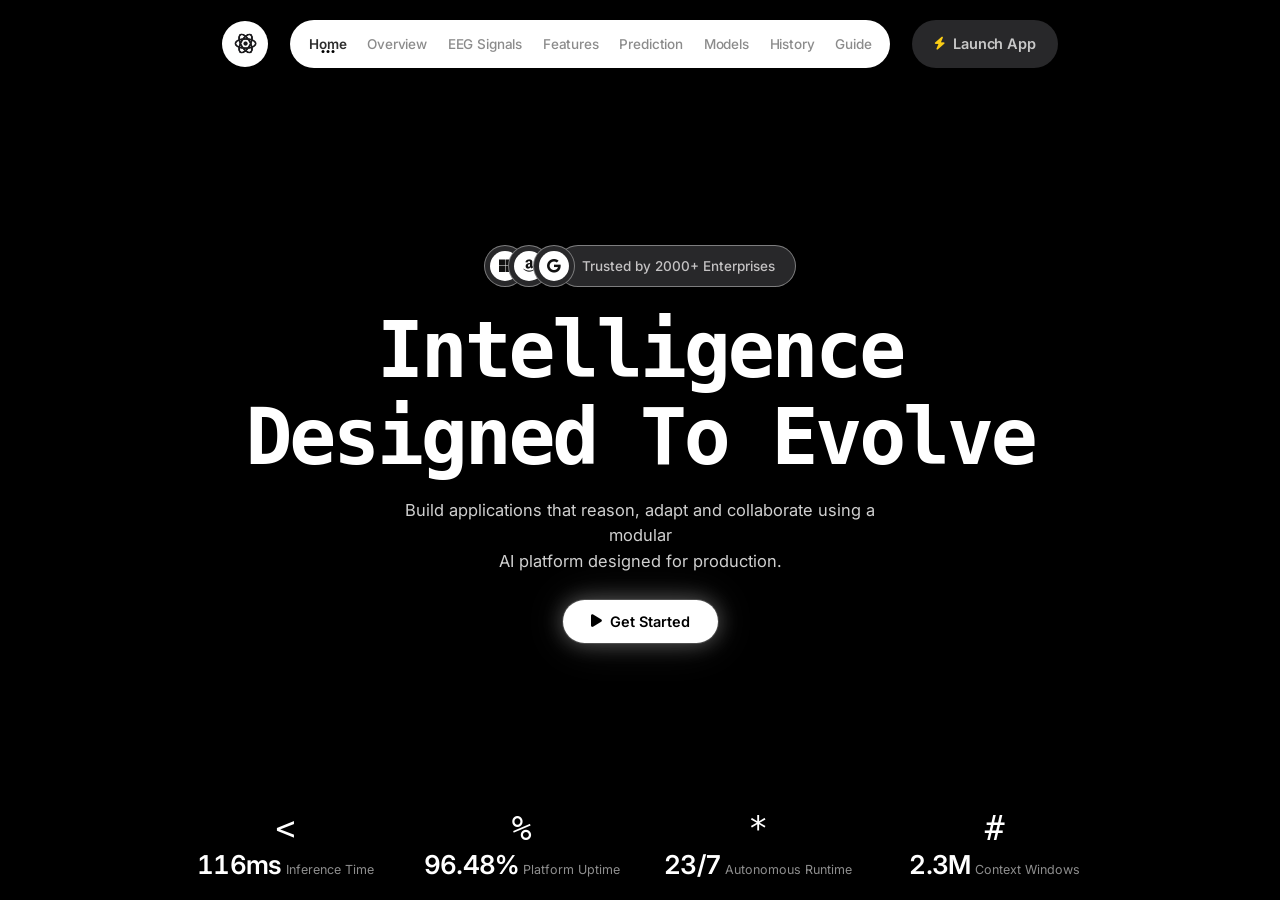
==== commit ea4d4197: "feat: complete professional UI/UX design integration with SVG boxplots, EEG waveform sweep, radial g" ====
--- a/index.html
+++ b/index.html
@@ -12,7 +12,7 @@
     <link rel="preconnect" href="https://fonts.googleapis.com" />
     <link rel="preconnect" href="https://fonts.gstatic.com" crossorigin />
     <link
-      href="https://fonts.googleapis.com/css2?family=Inter:wght@400;500;600;700&display=swap"
+      href="https://fonts.googleapis.com/css2?family=Inter:wght@400;500;600;700;800&display=swap"
       rel="stylesheet"
     />
 
@@ -53,7 +53,7 @@
         <a href="#" class="logo-btn" id="logo-btn" aria-label="Homepage">
           <img
             src="assets/logo.webp"
-            alt=""
+            alt="Brand Logo"
             width="52"
             height="52"
             class="logo-img"
@@ -73,7 +73,9 @@
         </nav>
 
         <!-- Desktop Sign In / Launch Button -->
-        <a href="#prediction" class="signin-btn desktop-signin" id="header-cta-btn">Launch App</a>
+        <a href="#prediction" class="signin-btn desktop-signin" id="header-cta-btn">
+          <i class="fa-solid fa-bolt"></i> Launch App
+        </a>
 
         <!-- Mobile Menu Toggle Button -->
         <button
@@ -149,7 +151,7 @@
           <!-- CTA Button -->
           <div class="cta-wrap">
             <button type="button" class="cta-btn anim" id="hero-get-started-btn" style="--d: 0.4s">
-              Get Started
+              <i class="fa-solid fa-play"></i> Get Started
             </button>
           </div>
         </main>
@@ -227,14 +229,14 @@
               </button>
             </div>
             <button type="button" class="back-hero-btn" id="back-hero-btn">
-              <i class="fa-solid fa-arrow-left"></i> Landing Page
+              <i class="fa-solid fa-arrow-left"></i> Back to Hero
             </button>
           </div>
 
           <!-- Academic Disclaimer Banner -->
           <div class="app-disclaimer">
             <i class="fa-solid fa-triangle-exclamation"></i>
-            <span><strong>Research Prototype Only:</strong> This system is an explainable educational AI prototype using public anonymized EEG data (OpenNeuro ds007169). It is <strong>NOT</strong> a medical or psychological diagnostic system.</span>
+            <span><strong>Academic Research Prototype:</strong> This platform demonstrates interpretable EEG cognitive load estimation using public anonymized data (OpenNeuro ds007169). It is <strong>NOT</strong> a medical or clinical diagnostic system.</span>
           </div>
 
           <!-- TAB 1: OVERVIEW -->
@@ -243,54 +245,54 @@
               <div class="glass-card stat-metric-card">
                 <div class="card-label">Dataset ID</div>
                 <div class="card-val" id="ov-dataset-id">ds007169</div>
-                <div class="card-sub">OpenNeuro Public EEG</div>
+                <div class="card-sub"><i class="fa-solid fa-database"></i> OpenNeuro Public EEG</div>
               </div>
               <div class="glass-card stat-metric-card">
                 <div class="card-label">Subjects</div>
                 <div class="card-val" id="ov-subjects">18</div>
-                <div class="card-sub">Preprocessed recordings</div>
+                <div class="card-sub"><i class="fa-solid fa-users"></i> Preprocessed subjects</div>
               </div>
               <div class="glass-card stat-metric-card">
                 <div class="card-label">EEG Channels</div>
                 <div class="card-val" id="ov-channels">19</div>
-                <div class="card-sub">10–20 Montage @ 250 Hz</div>
+                <div class="card-sub"><i class="fa-solid fa-network-wired"></i> 10–20 Montage @ 250 Hz</div>
               </div>
               <div class="glass-card stat-metric-card">
                 <div class="card-label">Extracted Windows</div>
                 <div class="card-val" id="ov-windows">1,046</div>
-                <div class="card-sub">4s sliding segments</div>
+                <div class="card-sub"><i class="fa-solid fa-layer-group"></i> 4s sliding segments</div>
               </div>
             </div>
 
             <div class="overview-split-row">
               <div class="glass-card overview-card">
                 <div class="section-title-wrap">
-                  <span class="badge-dot-matrix">PIPELINE ARCHITECTURE</span>
-                  <h3>Signal to Decision Flow</h3>
+                  <span class="badge-dot-matrix">END-TO-END METHODOLOGY</span>
+                  <h3>Signal to Decision Pipeline</h3>
                 </div>
                 <div class="pipeline-steps-list">
                   <div class="pipe-step">
                     <span class="step-num">01</span>
-                    <div><strong>Raw EEG Ingestion</strong>: 18 subjects in BrainVision format.</div>
+                    <div><strong>Raw EEG Ingestion</strong>: 18 subjects in BrainVision format (`.vhdr`, `.eeg`).</div>
                   </div>
                   <div class="pipe-step">
                     <span class="step-num">02</span>
-                    <div><strong>Preprocessing</strong>: 1–40 Hz bandpass, 50 Hz notch, average reference.</div>
+                    <div><strong>Preprocessing</strong>: 1–40 Hz bandpass filter, 50 Hz notch, average reference.</div>
                   </div>
                   <div class="pipe-step">
                     <span class="step-num">03</span>
-                    <div><strong>Feature Extraction</strong>: Theta/Alpha/Beta powers, TAR, TBR, BAR, Entropies.</div>
+                    <div><strong>Segmentation & Features</strong>: 4s sliding windows (2s overlap), 17 spectral & entropy features.</div>
                   </div>
                   <div class="pipe-step">
                     <span class="step-num">04</span>
-                    <div><strong>Fuzzy Inference & RF</strong>: 13 Mamdani rules + 100-tree RF baseline.</div>
+                    <div><strong>Fuzzy Inference & RF</strong>: 13 transparent Mamdani rules + 100-tree Random Forest baseline.</div>
                   </div>
                 </div>
               </div>
 
               <div class="glass-card overview-card">
                 <div class="section-title-wrap">
-                  <span class="badge-dot-matrix">5-FOLD SUBJECT-WISE BENCHMARK</span>
+                  <span class="badge-dot-matrix">SUBJECT-WISE BENCHMARK</span>
                   <h3>Model Performance Summary</h3>
                 </div>
                 <table class="styled-table" id="ov-metrics-table">
@@ -317,7 +319,7 @@
                     </tr>
                   </tbody>
                 </table>
-                <div class="table-note">*Evaluated via strict StratifiedGroupKFold subject-wise cross-validation (zero data leakage).</div>
+                <div class="table-note">*Evaluated via strict 5-fold StratifiedGroupKFold subject-wise cross-validation (zero data leakage).</div>
               </div>
             </div>
           </div>
@@ -327,11 +329,11 @@
             <div class="glass-card">
               <div class="signals-header-controls">
                 <div>
-                  <span class="badge-dot-matrix">LIVE SIGNAL VIEWER</span>
-                  <h3>Preprocessed Multi-Channel EEG Signals</h3>
+                  <span class="badge-dot-matrix">MULTI-CHANNEL SIGNAL VIEWER</span>
+                  <h3>Preprocessed EEG Waveforms & Power Spectrum</h3>
                 </div>
                 <div class="signals-controls-group">
-                  <label for="signal-subject-select">Subject:</label>
+                  <label for="signal-subject-select"><i class="fa-solid fa-user"></i> Subject:</label>
                   <select id="signal-subject-select" class="styled-select">
                     <option value="sub-001">sub-001</option>
                     <option value="sub-002">sub-002</option>
@@ -339,43 +341,75 @@
                     <option value="sub-004">sub-004</option>
                     <option value="sub-005">sub-005</option>
                   </select>
-                  <label for="signal-time-slider">Time:</label>
-                  <input type="range" id="signal-time-slider" min="0" max="60" step="2" value="0" />
-                  <span id="signal-time-val" class="pill-badge">0.0s – 4.0s</span>
+
+                  <label for="signal-gain-select"><i class="fa-solid fa-up-down"></i> Gain:</label>
+                  <select id="signal-gain-select" class="styled-select">
+                    <option value="0.5">0.5x</option>
+                    <option value="1.0" selected>1.0x</option>
+                    <option value="2.0">2.0x</option>
+                    <option value="4.0">4.0x</option>
+                  </select>
+
+                  <button type="button" class="styled-btn" id="btn-play-signal">
+                    <i class="fa-solid fa-play" id="play-icon"></i> <span id="play-text">Sweep</span>
+                  </button>
+
                   <button type="button" class="styled-btn" id="btn-load-signal">
-                    <i class="fa-solid fa-rotate"></i> Load Signal
+                    <i class="fa-solid fa-rotate"></i> Reload
                   </button>
                 </div>
               </div>
 
-              <!-- Multi-channel Waveform Canvas -->
+              <!-- Time Slider Control -->
+              <div class="signal-slider-row">
+                <span class="slider-label">Timeline Offset:</span>
+                <input type="range" id="signal-time-slider" min="0" max="60" step="1" value="0" />
+                <span id="signal-time-val" class="pill-badge">0.0s – 4.0s</span>
+              </div>
+
+              <!-- High-Definition Multi-channel Waveform Canvas -->
               <div class="waveform-container">
-                <canvas id="waveform-canvas" width="900" height="320"></canvas>
+                <canvas id="waveform-canvas" width="940" height="340"></canvas>
               </div>
 
               <!-- PSD Band Power Decomposition -->
               <div class="psd-section-row">
                 <div class="psd-box">
-                  <h4>Spectral Band Power Breakdown</h4>
+                  <div class="psd-header">
+                    <h4><i class="fa-solid fa-chart-pie"></i> Spectral Band Power Distribution (Welch PSD)</h4>
+                    <span class="badge-dot-matrix">1–30 Hz</span>
+                  </div>
                   <div class="band-bars-grid">
                     <div class="band-bar-item">
-                      <span class="band-name">Delta (1–4 Hz)</span>
-                      <div class="progress-bar-bg"><div class="progress-bar-fill" id="bar-delta" style="width: 25%;"></div></div>
+                      <div class="band-title-row">
+                        <span class="band-dot" style="background:#60a5fa;"></span>
+                        <span class="band-name">Delta (1–4 Hz)</span>
+                      </div>
+                      <div class="progress-bar-bg"><div class="progress-bar-fill" id="bar-delta" style="width: 25%; background:#60a5fa;"></div></div>
                       <span class="band-pct" id="pct-delta">25.0%</span>
                     </div>
                     <div class="band-bar-item">
-                      <span class="band-name">Theta (4–8 Hz)</span>
-                      <div class="progress-bar-bg"><div class="progress-bar-fill" id="bar-theta" style="width: 30%;"></div></div>
+                      <div class="band-title-row">
+                        <span class="band-dot" style="background:#34d399;"></span>
+                        <span class="band-name">Theta (4–8 Hz)</span>
+                      </div>
+                      <div class="progress-bar-bg"><div class="progress-bar-fill" id="bar-theta" style="width: 30%; background:#34d399;"></div></div>
                       <span class="band-pct" id="pct-theta">30.0%</span>
                     </div>
                     <div class="band-bar-item">
-                      <span class="band-name">Alpha (8–13 Hz)</span>
-                      <div class="progress-bar-bg"><div class="progress-bar-fill" id="bar-alpha" style="width: 32%;"></div></div>
+                      <div class="band-title-row">
+                        <span class="band-dot" style="background:#facc15;"></span>
+                        <span class="band-name">Alpha (8–13 Hz)</span>
+                      </div>
+                      <div class="progress-bar-bg"><div class="progress-bar-fill" id="bar-alpha" style="width: 32%; background:#facc15;"></div></div>
                       <span class="band-pct" id="pct-alpha">32.0%</span>
                     </div>
                     <div class="band-bar-item">
-                      <span class="band-name">Beta (13–30 Hz)</span>
-                      <div class="progress-bar-bg"><div class="progress-bar-fill" id="bar-beta" style="width: 13%;"></div></div>
+                      <div class="band-title-row">
+                        <span class="band-dot" style="background:#f87171;"></span>
+                        <span class="band-name">Beta (13–30 Hz)</span>
+                      </div>
+                      <div class="progress-bar-bg"><div class="progress-bar-fill" id="bar-beta" style="width: 13%; background:#f87171;"></div></div>
                       <span class="band-pct" id="pct-beta">13.0%</span>
                     </div>
                   </div>
@@ -389,11 +423,11 @@
             <div class="glass-card">
               <div class="signals-header-controls">
                 <div>
-                  <span class="badge-dot-matrix">FEATURE SPACE</span>
-                  <h3>Kruskal-Wallis ANOVA & Mutual Information</h3>
+                  <span class="badge-dot-matrix">FEATURE EXPLORER & ANOVA</span>
+                  <h3>Class Distributions & Mutual Information</h3>
                 </div>
                 <div class="signals-controls-group">
-                  <label for="feature-select-dropdown">Feature:</label>
+                  <label for="feature-select-dropdown"><i class="fa-solid fa-filter"></i> Select Feature:</label>
                   <select id="feature-select-dropdown" class="styled-select">
                     <option value="alpha_relative">alpha_relative</option>
                     <option value="theta_alpha_ratio">theta_alpha_ratio</option>
@@ -407,9 +441,19 @@
               </div>
 
               <div class="feature-analysis-grid">
-                <!-- Class Distribution Boxplot Card -->
+                <!-- Graphical Boxplot Card -->
                 <div class="feature-box-card">
-                  <h4>Feature Distribution across Cognitive Load Classes</h4>
+                  <div class="card-top-header">
+                    <h4><i class="fa-solid fa-chart-simple"></i> Graphical Boxplot Across Classes</h4>
+                    <span class="pill-badge" id="boxplot-feat-title">alpha_relative</span>
+                  </div>
+
+                  <!-- SVG Graphical Boxplot Visualizer -->
+                  <div class="svg-boxplot-wrapper">
+                    <svg id="svg-boxplot" width="100%" height="220" viewBox="0 0 480 220"></svg>
+                  </div>
+
+                  <!-- Numerical Metrics Row -->
                   <div class="boxplot-container" id="boxplot-display">
                     <div class="box-stat-col" id="box-low">
                       <div class="box-badge box-low-badge">LOW</div>
@@ -431,13 +475,12 @@
 
                 <!-- Top Feature Importance Ranking -->
                 <div class="feature-box-card">
-                  <h4>Top Ranked Predictive Features</h4>
+                  <div class="card-top-header">
+                    <h4><i class="fa-solid fa-ranking-star"></i> Feature Importance Ranking (Mutual Information)</h4>
+                    <span class="pill-badge">Top 5</span>
+                  </div>
                   <div class="importance-list" id="importance-list-container">
-                    <div class="imp-item"><span>alpha_relative</span><span class="imp-score">MI: 0.0482</span></div>
-                    <div class="imp-item"><span>theta_alpha_ratio</span><span class="imp-score">MI: 0.0415</span></div>
-                    <div class="imp-item"><span>beta_alpha_ratio</span><span class="imp-score">MI: 0.0398</span></div>
-                    <div class="imp-item"><span>theta_relative</span><span class="imp-score">MI: 0.0354</span></div>
-                    <div class="imp-item"><span>alpha_power</span><span class="imp-score">MI: 0.0310</span></div>
+                    <!-- Populated dynamically via JS -->
                   </div>
                 </div>
               </div>
@@ -448,8 +491,8 @@
           <div class="app-tab-content" id="tab-prediction">
             <div class="glass-card">
               <div class="section-title-wrap">
-                <span class="badge-dot-matrix">DUAL-MODEL PREDICTION ENGINE</span>
-                <h3>Live Cognitive Load Inference & Fuzzy Explanation</h3>
+                <span class="badge-dot-matrix">DUAL-MODEL INFERENCE ENGINE</span>
+                <h3>Cognitive Load Classification & Linguistic Explanation</h3>
               </div>
 
               <!-- Mode Switcher -->
@@ -466,9 +509,7 @@
                 <!-- Dataset Sample Picker Controls -->
                 <div class="dataset-picker-controls" id="dataset-picker-controls">
                   <select id="dataset-window-select" class="styled-select">
-                    <option value="sub-001_0">sub-001 — Window 0 (Label: LOW)</option>
-                    <option value="sub-002_14">sub-002 — Window 14 (Label: MODERATE)</option>
-                    <option value="sub-003_28">sub-003 — Window 28 (Label: HIGH)</option>
+                    <!-- Loaded dynamically -->
                   </select>
                 </div>
               </div>
@@ -477,21 +518,21 @@
               <div class="manual-sliders-grid" id="manual-sliders-grid" hidden>
                 <div class="slider-group">
                   <div class="slider-label-row">
-                    <label for="sl-alpha">alpha_relative</label>
+                    <label for="sl-alpha">alpha_relative (Parietal Alpha)</label>
                     <span class="slider-val" id="sl-val-alpha">0.28</span>
                   </div>
                   <input type="range" id="sl-alpha" min="0.05" max="0.60" step="0.01" value="0.28" />
                 </div>
                 <div class="slider-group">
                   <div class="slider-label-row">
-                    <label for="sl-tar">theta_alpha_ratio</label>
+                    <label for="sl-tar">theta_alpha_ratio (TAR)</label>
                     <span class="slider-val" id="sl-val-tar">1.40</span>
                   </div>
                   <input type="range" id="sl-tar" min="0.20" max="3.50" step="0.05" value="1.40" />
                 </div>
                 <div class="slider-group">
                   <div class="slider-label-row">
-                    <label for="sl-bar">beta_alpha_ratio</label>
+                    <label for="sl-bar">beta_alpha_ratio (BAR)</label>
                     <span class="slider-val" id="sl-val-bar">1.30</span>
                   </div>
                   <input type="range" id="sl-bar" min="0.20" max="3.50" step="0.05" value="1.30" />
@@ -517,24 +558,36 @@
                 <!-- Fuzzy Mamdani Output Card -->
                 <div class="glass-card pred-result-card" id="card-fuzzy-result">
                   <div class="pred-card-header">
-                    <span class="badge-dot-matrix">100% EXPLAINABLE</span>
-                    <h4>Fuzzy Mamdani Classifier</h4>
-                  </div>
+                    <div>
+                      <span class="badge-dot-matrix">100% EXPLAINABLE WHITE-BOX</span>
+                      <h4>Fuzzy Mamdani Classifier</h4>
+                    </div>
+                    <span class="pill-badge" id="fuzzy-score-pill">Score: 51.4</span>
+                  </div>
+
+                  <!-- Radial Speedometer Gauge -->
+                  <div class="gauge-container">
+                    <svg id="fuzzy-gauge-svg" width="160" height="100" viewBox="0 0 160 100">
+                      <path d="M 20 85 A 60 60 0 0 1 140 85" fill="none" stroke="rgba(255,255,255,0.1)" stroke-width="12" stroke-linecap="round"/>
+                      <path id="gauge-arc" d="M 20 85 A 60 60 0 0 1 140 85" fill="none" stroke="#f6d86d" stroke-width="12" stroke-linecap="round" stroke-dasharray="188.5" stroke-dashoffset="94.2"/>
+                      <text x="80" y="80" text-anchor="middle" font-family="Inter, sans-serif" font-weight="800" font-size="22" fill="#ffffff" id="gauge-score-text">51.4</text>
+                    </svg>
+                  </div>
+
                   <div class="pred-class-banner class-MODERATE" id="fuzzy-class-banner">MODERATE</div>
                   <div class="pred-metrics-row">
-                    <div>Fuzzy Score: <strong id="fuzzy-score-val">51.4 / 100</strong></div>
                     <div>Confidence: <strong id="fuzzy-conf-val">86.2%</strong></div>
+                    <div>True Label: <strong id="true-label-val">MODERATE</strong></div>
                   </div>
 
                   <!-- Memberships Breakdown -->
                   <div class="memberships-list" id="fuzzy-memberships-list">
-                    <div class="mem-item"><strong>alpha_relative</strong>: LOW=0.08, MED=0.88, HIGH=0.04 → <span>MEDIUM</span></div>
-                    <div class="mem-item"><strong>theta_alpha_ratio</strong>: LOW=0.12, MED=0.82, HIGH=0.06 → <span>MEDIUM</span></div>
+                    <!-- Populated via JS -->
                   </div>
 
                   <!-- Activated Rules Box -->
                   <div class="activated-rules-box" id="fuzzy-rules-box">
-                    <div class="act-rule-title"><i class="fa-solid fa-code-fork"></i> Activated Linguistic Rules:</div>
+                    <div class="act-rule-title"><i class="fa-solid fa-code-fork"></i> Activated Linguistic Rule:</div>
                     <div class="act-rule-item" id="act-rule-text">Rule 04 (strength=0.82): IF Alpha is Medium AND Theta/Alpha is Medium THEN Workload is MODERATE</div>
                   </div>
                 </div>
@@ -542,35 +595,45 @@
                 <!-- Random Forest Baseline Output Card -->
                 <div class="glass-card pred-result-card" id="card-rf-result">
                   <div class="pred-card-header">
-                    <span class="badge-dot-matrix">ENSEMBLE BASELINE</span>
-                    <h4>Random Forest Classifier</h4>
-                  </div>
+                    <div>
+                      <span class="badge-dot-matrix">STATISTICAL ENSEMBLE</span>
+                      <h4>Random Forest Classifier</h4>
+                    </div>
+                    <span class="pill-badge" id="rf-conf-pill">Conf: 74.5%</span>
+                  </div>
+
+                  <!-- 2D Decision Space Scatterplot -->
+                  <div class="decision-map-box">
+                    <div class="decision-map-header">
+                      <span><i class="fa-solid fa-crosshairs"></i> 2D Decision Space Location</span>
+                      <span class="badge-dot-matrix">TAR vs Alpha</span>
+                    </div>
+                    <canvas id="decision-space-canvas" width="400" height="150"></canvas>
+                  </div>
+
                   <div class="pred-class-banner class-MODERATE" id="rf-class-banner">MODERATE</div>
-                  <div class="pred-metrics-row">
-                    <div>Model Confidence: <strong id="rf-conf-val">74.5%</strong></div>
-                  </div>
 
                   <!-- Probabilities -->
                   <div class="rf-prob-bars">
                     <div class="rf-prob-item">
                       <span>LOW</span>
-                      <div class="progress-bar-bg"><div class="progress-bar-fill" id="rf-bar-low" style="width: 15%;"></div></div>
+                      <div class="progress-bar-bg"><div class="progress-bar-fill" id="rf-bar-low" style="width: 15%; background:#60a5fa;"></div></div>
                       <span id="rf-val-low">15.0%</span>
                     </div>
                     <div class="rf-prob-item">
                       <span>MODERATE</span>
-                      <div class="progress-bar-bg"><div class="progress-bar-fill" id="rf-bar-mod" style="width: 74%;"></div></div>
+                      <div class="progress-bar-bg"><div class="progress-bar-fill" id="rf-bar-mod" style="width: 74%; background:#facc15;"></div></div>
                       <span id="rf-val-mod">74.5%</span>
                     </div>
                     <div class="rf-prob-item">
                       <span>HIGH</span>
-                      <div class="progress-bar-bg"><div class="progress-bar-fill" id="rf-bar-high" style="width: 10%;"></div></div>
+                      <div class="progress-bar-bg"><div class="progress-bar-fill" id="rf-bar-high" style="width: 10%; background:#f87171;"></div></div>
                       <span id="rf-val-high">10.5%</span>
                     </div>
                   </div>
 
                   <div class="rf-note">
-                    <i class="fa-solid fa-info-circle"></i> Random Forest acts as a black-box baseline without linguistic rule explanations.
+                    <i class="fa-solid fa-circle-info"></i> Random Forest achieves higher accuracy (38.0%) as a black box, while Fuzzy Mamdani provides 100% linguistic interpretability.
                   </div>
                 </div>
               </div>
@@ -581,8 +644,8 @@
           <div class="app-tab-content" id="tab-models">
             <div class="glass-card">
               <div class="section-title-wrap">
-                <span class="badge-dot-matrix">CROSS-VALIDATION BENCHMARKS</span>
-                <h3>Fuzzy Classifier vs. Random Forest</h3>
+                <span class="badge-dot-matrix">BENCHMARK COMPARISON</span>
+                <h3>Fuzzy Mamdani Classifier vs. Random Forest</h3>
               </div>
 
               <table class="styled-table" id="full-model-comparison-table">
@@ -605,7 +668,7 @@
                     <td>0.333</td>
                     <td>0.333</td>
                     <td>0.154</td>
-                    <td><span class="pill-badge" style="background:#2E86AB; color:#fff;">100% Transparent</span></td>
+                    <td><span class="pill-badge" style="background:#1a4e6e; color:#7ecef4;">100% White-Box Rules</span></td>
                   </tr>
                   <tr>
                     <td><strong>Random Forest Baseline</strong></td>
@@ -621,13 +684,12 @@
 
               <!-- Fuzzy Rules Reference Table -->
               <div style="margin-top: 24px;">
-                <h4>Mamdani Fuzzy Linguistic Rules Database (13 Rules)</h4>
+                <div class="signals-header-controls">
+                  <h4><i class="fa-solid fa-list-ol"></i> Mamdani Fuzzy Linguistic Rules Database (13 Rules)</h4>
+                  <span class="badge-dot-matrix">Data-Driven Rules</span>
+                </div>
                 <div class="rules-table-container" id="fuzzy-rules-container">
-                  <div class="rule-row-item"><span class="rule-id">Rule 01</span><span>IF alpha_relative is LOW AND theta_alpha_ratio is HIGH THEN Workload is HIGH</span></div>
-                  <div class="rule-row-item"><span class="rule-id">Rule 02</span><span>IF alpha_relative is HIGH AND theta_alpha_ratio is LOW THEN Workload is LOW</span></div>
-                  <div class="rule-row-item"><span class="rule-id">Rule 03</span><span>IF alpha_relative is MEDIUM AND theta_alpha_ratio is MEDIUM THEN Workload is MODERATE</span></div>
-                  <div class="rule-row-item"><span class="rule-id">Rule 04</span><span>IF beta_alpha_ratio is HIGH THEN Workload is HIGH</span></div>
-                  <div class="rule-row-item"><span class="rule-id">Rule 05</span><span>IF spectral_entropy is HIGH THEN Workload is HIGH</span></div>
+                  <!-- All 13 Rules dynamically populated -->
                 </div>
               </div>
             </div>
@@ -639,11 +701,15 @@
               <div class="signals-header-controls">
                 <div>
                   <span class="badge-dot-matrix">SQLITE DATABASE LOGS</span>
-                  <h3>Historical Experiment Runs (data/eeg_project.db)</h3>
-                </div>
-                <div>
+                  <h3>Historical Experiment Runs (`data/eeg_project.db`)</h3>
+                </div>
+                <div class="signals-controls-group">
+                  <input type="text" id="history-search-input" class="styled-select" placeholder="Search runs..." />
+                  <button type="button" class="styled-btn" id="btn-export-history-csv">
+                    <i class="fa-solid fa-file-csv"></i> Export CSV
+                  </button>
                   <button type="button" class="styled-btn" id="btn-refresh-history">
-                    <i class="fa-solid fa-arrows-rotate"></i> Refresh Database
+                    <i class="fa-solid fa-arrows-rotate"></i> Refresh
                   </button>
                 </div>
               </div>
@@ -675,30 +741,23 @@
           <div class="app-tab-content" id="tab-guide">
             <div class="glass-card">
               <div class="section-title-wrap">
-                <span class="badge-dot-matrix">SCIENTIFIC METHODOLOGY & VIVA PREPARATION</span>
-                <h3>Project Architecture & 20 Viva Talking Points</h3>
-              </div>
-
-              <div class="guide-grid">
-                <div class="guide-item">
-                  <h4>1. Why use Fuzzy Logic for Cognitive Workload?</h4>
-                  <p>Unlike black-box deep learning, Fuzzy Mamdani inference provides 100% linguistic transparency (e.g., <em>"IF Alpha power is LOW AND Theta/Alpha Ratio is HIGH THEN Workload is HIGH"</em>), allowing clinicians and engineers to understand the exact physiological reasoning behind every classification.</p>
-                </div>
-
-                <div class="guide-item">
-                  <h4>2. Why use Subject-Wise Cross-Validation (StratifiedGroupKFold)?</h4>
-                  <p>Random train/test splits leak individual subject brain signatures, causing artificial over-optimism (>90% accuracy). Subject-wise CV ensures subjects in the test set were never seen during training, validating true generalization across people.</p>
-                </div>
-
-                <div class="guide-item">
-                  <h4>3. What is the physiological role of Theta & Alpha Ratios?</h4>
-                  <p>Increased mental workload increases frontal theta power (working memory demand) and suppresses parietal alpha power (cortical activation/desynchronization). Thus, the Theta/Alpha Ratio (TAR) is a well-established physiological indicator of cognitive load.</p>
-                </div>
-
-                <div class="guide-item">
-                  <h4>4. How does the system handle signal artifacts?</h4>
-                  <p>Raw EEG signals are bandpass-filtered (1–40 Hz), notch-filtered at 50 Hz (power line interference), re-referenced to average, and windowed with amplitude thresholding (&plusmn;150 &mu;V) to eliminate ocular and myogenic artifacts.</p>
-                </div>
+                <span class="badge-dot-matrix">VIVA DEFENSE & ACADEMIC GUIDE</span>
+                <h3>Interactive Viva Questions & Methodological Flow</h3>
+              </div>
+
+              <div class="viva-filter-row">
+                <input type="text" id="viva-search-input" class="styled-select" placeholder="Search viva questions..." />
+                <div class="viva-tags-group">
+                  <button type="button" class="viva-tag-btn active" data-viva-tag="all">All (20)</button>
+                  <button type="button" class="viva-tag-btn" data-viva-tag="fuzzy">Fuzzy Logic</button>
+                  <button type="button" class="viva-tag-btn" data-viva-tag="cv">Cross-Validation</button>
+                  <button type="button" class="viva-tag-btn" data-viva-tag="eeg">EEG Signal</button>
+                  <button type="button" class="viva-tag-btn" data-viva-tag="ethics">Ethics</button>
+                </div>
+              </div>
+
+              <div class="accordion-container" id="viva-accordion-container">
+                <!-- Populated via JS -->
               </div>
             </div>
           </div>
--- a/styles.css
+++ b/styles.css
@@ -25,11 +25,15 @@
   --trust-bg: #28282a;
   --trust-border: rgba(255, 255, 255, 0.4);
   --trust-text: #c4c2c3;
-  --font-sans: "Inter", "Segoe UI", system-ui, sans-serif;
+  --font-sans: "Inter", -apple-system, BlinkMacSystemFont, "Segoe UI", Roboto, sans-serif;
   --font-display: "BubbledotICG-FinePos", "Geist Pixel Circle", monospace;
   --trust-size: clamp(36px, 4.5vw, 42px);
-  --card-bg: rgba(20, 20, 24, 0.75);
+  --card-bg: rgba(18, 18, 22, 0.82);
   --border-color: rgba(255, 255, 255, 0.12);
+  --glow-blue: rgba(126, 206, 244, 0.25);
+  --color-low: #60a5fa;
+  --color-mod: #facc15;
+  --color-high: #f87171;
 }
 
 /* --------------------------------------------------------------------------
@@ -107,7 +111,7 @@
   width: 100%;
   height: 100vh;
   height: 100dvh;
-  padding: clamp(16px, 2.4vh, 28px) clamp(14px, 3vw, 32px);
+  padding: clamp(14px, 2.2vh, 26px) clamp(14px, 3vw, 32px);
   overflow: hidden;
 }
 
@@ -132,7 +136,7 @@
   align-items: center;
   justify-content: center;
   width: 100%;
-  max-width: 820px;
+  max-width: 840px;
   gap: clamp(14px, 2vw, 22px);
   flex-shrink: 0;
   animation: slideDown 0.7s cubic-bezier(0.22, 1, 0.36, 1) both;
@@ -162,11 +166,11 @@
   place-items: center;
   flex-shrink: 0;
   cursor: pointer;
-  transition: transform 0.25s ease;
+  transition: transform 0.25s cubic-bezier(0.22, 1, 0.36, 1);
 }
 
 .logo-btn:hover {
-  transform: scale(1.04);
+  transform: scale(1.06);
 }
 
 .logo-img {
@@ -183,7 +187,7 @@
   justify-content: space-evenly;
   background: #ffffff;
   height: clamp(44px, 5.2vw, 48px);
-  max-width: 580px;
+  max-width: 600px;
   flex: 1;
   padding: 4px 8px;
   border-radius: 999px;
@@ -194,10 +198,10 @@
   position: relative;
   font-family: var(--font-sans);
   font-weight: 500;
-  font-size: clamp(12px, 1.2vw, 14px);
+  font-size: clamp(12px, 1.2vw, 13.5px);
   letter-spacing: -0.01em;
   color: var(--nav-text);
-  opacity: 0.5;
+  opacity: 0.55;
   padding: 6px 10px;
   transition: opacity 0.2s ease, transform 0.2s ease;
   display: inline-flex;
@@ -207,11 +211,12 @@
 }
 
 .nav-link:hover {
-  opacity: 0.75;
+  opacity: 0.85;
 }
 
 .nav-link.active {
   opacity: 1;
+  font-weight: 600;
 }
 
 .nav-link.active::after {
@@ -231,6 +236,7 @@
 .signin-btn {
   display: inline-flex;
   align-items: center;
+  gap: 8px;
   justify-content: center;
   background: var(--pill-dark);
   color: var(--sign-in-text);
@@ -238,17 +244,19 @@
   padding: 0 clamp(16px, 2vw, 22px);
   border-radius: 999px;
   box-shadow: var(--nav-shadow);
-  font-weight: 500;
-  font-size: clamp(13px, 1.4vw, 15px);
+  font-weight: 600;
+  font-size: clamp(13px, 1.4vw, 14.5px);
   letter-spacing: -0.01em;
   flex-shrink: 0;
-  transition: background-color 0.25s ease, color 0.25s ease, transform 0.25s ease;
-}
-
+  transition: all 0.25s ease;
+}
+
+.signin-btn i { color: #facc15; font-size: 13px; }
 .signin-btn:hover {
   background: #323234;
   color: #ffffff;
   transform: translateY(-1px);
+  box-shadow: 0 6px 20px rgba(250, 204, 21, 0.2);
 }
 
 .mobile-only {
@@ -274,7 +282,7 @@
   display: inline-flex;
   align-items: center;
   justify-content: center;
-  margin-bottom: clamp(16px, 2.5vh, 26px);
+  margin-bottom: clamp(14px, 2.2vh, 24px);
 }
 
 .avatar-ring {
@@ -337,7 +345,7 @@
 .headline {
   font-family: var(--font-display);
   color: #ffffff;
-  font-size: clamp(28px, 6.2vw, 80px);
+  font-size: clamp(28px, 6.2vw, 78px);
   line-height: 1.12;
   letter-spacing: -0.04em;
   text-align: center;
@@ -362,10 +370,10 @@
 }
 
 .subhead {
-  max-width: min(500px, 92%);
-  font-size: clamp(calc(13.5px + 2pt), calc(1.55vw + 2pt), calc(16.5px + 2pt));
+  max-width: min(520px, 92%);
+  font-size: clamp(14px, 1.6vw, 16.5px);
   color: #d0d0d0;
-  opacity: 0.8;
+  opacity: 0.85;
   line-height: 1.55;
   font-weight: 400;
   margin-bottom: clamp(18px, 2.8vh, 30px);
@@ -442,7 +450,7 @@
   font-family: var(--font-sans);
   color: #ffffff;
   font-size: clamp(18px, 2.2vw, 26px);
-  font-weight: 500;
+  font-weight: 600;
   letter-spacing: -0.025em;
   font-variant-numeric: tabular-nums;
   display: inline-flex;
@@ -451,7 +459,7 @@
   line-height: 1.2;
 }
 
-.stat-suffix { font-family: var(--font-sans); font-weight: 500; }
+.stat-suffix { font-family: var(--font-sans); font-weight: 600; }
 .stat-label {
   font-family: var(--font-sans);
   font-size: clamp(11px, 1.2vw, 12.5px);
@@ -470,31 +478,38 @@
   height: calc(100dvh - 90px);
   overflow-y: auto;
   padding-right: 6px;
-  padding-bottom: 40px;
+  padding-bottom: 50px;
   z-index: 2;
 }
 
 .app-wrapper::-webkit-scrollbar { width: 6px; }
-.app-wrapper::-webkit-scrollbar-thumb { background: rgba(255,255,255,0.2); border-radius: 4px; }
+.app-wrapper::-webkit-scrollbar-thumb { background: rgba(255,255,255,0.22); border-radius: 4px; }
+.app-wrapper::-webkit-scrollbar-track { background: rgba(0,0,0,0.2); }
 
 .app-sub-nav {
+  position: sticky;
+  top: 0;
   display: flex;
   align-items: center;
   justify-content: space-between;
   gap: 12px;
   flex-wrap: wrap;
   margin-bottom: 16px;
+  z-index: 30;
+  background: rgba(0, 0, 0, 0.4);
+  padding: 8px 0;
+  backdrop-filter: blur(10px);
 }
 
 .app-tabs-pill {
   display: flex;
   align-items: center;
   gap: 6px;
-  background: rgba(24, 24, 28, 0.85);
+  background: rgba(24, 24, 28, 0.9);
   border: 1px solid var(--border-color);
   padding: 4px;
   border-radius: 999px;
-  backdrop-filter: blur(12px);
+  backdrop-filter: blur(16px);
   overflow-x: auto;
 }
 
@@ -507,7 +522,7 @@
   font-weight: 500;
   padding: 8px 14px;
   border-radius: 999px;
-  transition: all 0.2s ease;
+  transition: all 0.2s cubic-bezier(0.22, 1, 0.36, 1);
   white-space: nowrap;
 }
 
@@ -520,7 +535,7 @@
   background: #ffffff;
   color: #000000;
   font-weight: 600;
-  box-shadow: 0 0 16px rgba(255,255,255,0.2);
+  box-shadow: 0 0 16px rgba(255,255,255,0.25);
 }
 
 .back-hero-btn {
@@ -540,6 +555,7 @@
 .back-hero-btn:hover {
   background: #323234;
   color: #ffffff;
+  transform: translateX(-2px);
 }
 
 .app-disclaimer {
@@ -562,7 +578,7 @@
 .app-tab-content.active { display: block; animation: tabIn 0.3s ease; }
 
 @keyframes tabIn {
-  from { opacity: 0; transform: translateY(10px); }
+  from { opacity: 0; transform: translateY(8px); }
   to { opacity: 1; transform: translateY(0); }
 }
 
@@ -572,9 +588,9 @@
   border: 1px solid var(--border-color);
   border-radius: 20px;
   padding: 22px 26px;
-  backdrop-filter: blur(16px);
-  -webkit-backdrop-filter: blur(16px);
-  box-shadow: 0 16px 40px rgba(0, 0, 0, 0.5);
+  backdrop-filter: blur(20px);
+  -webkit-backdrop-filter: blur(20px);
+  box-shadow: 0 16px 40px rgba(0, 0, 0, 0.55);
   margin-bottom: 20px;
 }
 
@@ -605,7 +621,7 @@
 
 .stat-metric-card .card-val {
   font-family: var(--font-sans);
-  font-size: 1.8rem;
+  font-size: 1.85rem;
   font-weight: 700;
   color: #ffffff;
   letter-spacing: -0.02em;
@@ -634,7 +650,7 @@
   display: flex;
   align-items: center;
   gap: 12px;
-  background: rgba(0,0,0,0.3);
+  background: rgba(0,0,0,0.35);
   padding: 10px 14px;
   border-radius: 10px;
   font-size: 13px;
@@ -660,7 +676,7 @@
   padding: 10px 12px;
   background: rgba(255, 255, 255, 0.04);
   color: var(--muted);
-  font-weight: 500;
+  font-weight: 600;
   border-bottom: 1px solid var(--border-color);
 }
 
@@ -671,7 +687,7 @@
 }
 
 .table-note {
-  font-size: 11px;
+  font-size: 11.5px;
   color: var(--muted);
   margin-top: 10px;
   font-style: italic;
@@ -684,7 +700,7 @@
   align-items: center;
   flex-wrap: wrap;
   gap: 14px;
-  margin-bottom: 16px;
+  margin-bottom: 14px;
 }
 
 .signals-controls-group {
@@ -696,7 +712,7 @@
 }
 
 .styled-select {
-  background: #1a1a1e;
+  background: #18181c;
   border: 1px solid var(--border-color);
   color: #ffffff;
   padding: 7px 12px;
@@ -706,12 +722,31 @@
   cursor: pointer;
 }
 
+.styled-select:focus {
+  outline: none;
+  border-color: rgba(255, 255, 255, 0.4);
+}
+
+.signal-slider-row {
+  display: flex;
+  align-items: center;
+  gap: 14px;
+  background: rgba(0, 0, 0, 0.3);
+  padding: 8px 14px;
+  border-radius: 10px;
+  margin-bottom: 14px;
+  font-size: 13px;
+}
+
+.slider-label { color: #c4c2c3; white-space: nowrap; }
+
 .pill-badge {
   background: rgba(255, 255, 255, 0.08);
-  padding: 5px 10px;
+  padding: 4px 10px;
   border-radius: 999px;
   font-size: 12px;
   font-weight: 500;
+  color: #ffffff;
 }
 
 .styled-btn {
@@ -724,15 +759,18 @@
   display: inline-flex;
   align-items: center;
   gap: 6px;
-  transition: transform 0.2s ease;
-}
-
-.styled-btn:hover { transform: scale(1.02); }
+  transition: transform 0.2s ease, background-color 0.2s ease;
+}
+
+.styled-btn:hover {
+  transform: scale(1.03);
+  background: #f0f0f0;
+}
 
 .waveform-container {
-  background: #0a0a0d;
+  background: #09090b;
   border: 1px solid var(--border-color);
-  border-radius: 12px;
+  border-radius: 14px;
   padding: 12px;
   margin-bottom: 18px;
   display: flex;
@@ -741,29 +779,35 @@
 
 #waveform-canvas {
   width: 100%;
-  max-width: 960px;
-  height: 300px;
+  max-width: 980px;
+  height: 320px;
   display: block;
 }
 
-.psd-box h4 { font-size: 14px; margin-bottom: 12px; }
+.psd-box { background: rgba(0, 0, 0, 0.3); border-radius: 12px; padding: 14px; }
+.psd-header { display: flex; justify-content: space-between; align-items: center; margin-bottom: 12px; }
+.psd-header h4 { font-size: 13.5px; }
+
 .band-bars-grid {
   display: grid;
   grid-template-columns: repeat(4, 1fr);
-  gap: 14px;
+  gap: 12px;
 }
 
 .band-bar-item {
-  background: rgba(0, 0, 0, 0.3);
+  background: rgba(255, 255, 255, 0.03);
   padding: 12px;
   border-radius: 10px;
   font-size: 12px;
 }
 
+.band-title-row { display: flex; align-items: center; gap: 6px; margin-bottom: 4px; }
+.band-dot { width: 8px; height: 8px; border-radius: 50%; display: inline-block; }
+
 .progress-bar-bg {
   width: 100%;
   height: 8px;
-  background: rgba(255, 255, 255, 0.1);
+  background: rgba(255, 255, 255, 0.08);
   border-radius: 4px;
   margin: 6px 0;
   overflow: hidden;
@@ -771,14 +815,14 @@
 
 .progress-bar-fill {
   height: 100%;
-  background: #7ecef4;
   border-radius: 4px;
-}
-
-/* Feature Space */
+  transition: width 0.4s ease;
+}
+
+/* Feature Space & Boxplot */
 .feature-analysis-grid {
   display: grid;
-  grid-template-columns: 1fr 1fr;
+  grid-template-columns: 1.1fr 0.9fr;
   gap: 18px;
   margin-top: 14px;
 }
@@ -790,45 +834,65 @@
   padding: 16px;
 }
 
-.feature-box-card h4 { font-size: 13.5px; margin-bottom: 14px; }
+.card-top-header {
+  display: flex;
+  justify-content: space-between;
+  align-items: center;
+  margin-bottom: 12px;
+}
+
+.card-top-header h4 { font-size: 13.5px; }
+
+.svg-boxplot-wrapper {
+  background: rgba(255, 255, 255, 0.02);
+  border-radius: 10px;
+  padding: 8px;
+  margin-bottom: 12px;
+  display: flex;
+  justify-content: center;
+}
+
 .boxplot-container {
   display: grid;
   grid-template-columns: repeat(3, 1fr);
-  gap: 12px;
+  gap: 10px;
 }
 
 .box-stat-col {
   background: rgba(255, 255, 255, 0.03);
   border-radius: 10px;
-  padding: 12px;
+  padding: 10px;
   text-align: center;
 }
 
 .box-badge {
   display: inline-block;
-  padding: 4px 10px;
+  padding: 3px 8px;
   border-radius: 6px;
   font-size: 11px;
   font-weight: 700;
-  margin-bottom: 8px;
+  margin-bottom: 6px;
 }
 
 .box-low-badge { background: #1a4e6e; color: #7ecef4; }
 .box-mod-badge { background: #6e5010; color: #f6d86d; }
 .box-high-badge { background: #6e1a1a; color: #f47a80; }
 
-.box-stat-text { font-size: 12px; color: #c4c2c3; margin-top: 4px; }
+.box-stat-text { font-size: 11.5px; color: #c4c2c3; margin-top: 3px; }
 .importance-list { display: flex; flex-direction: column; gap: 8px; }
 .imp-item {
   display: flex;
   justify-content: space-between;
+  align-items: center;
   background: rgba(255, 255, 255, 0.04);
-  padding: 8px 12px;
+  padding: 10px 14px;
   border-radius: 8px;
   font-size: 12.5px;
-}
-
-.imp-score { font-family: var(--font-display); color: #f6d86d; }
+  transition: transform 0.2s ease;
+}
+
+.imp-item:hover { transform: translateX(3px); background: rgba(255, 255, 255, 0.07); }
+.imp-score { font-family: var(--font-display); color: #f6d86d; font-size: 13px; }
 
 /* Prediction & Fuzzy */
 .pred-mode-row {
@@ -897,24 +961,33 @@
   gap: 12px;
 }
 
+.pred-card-header { display: flex; justify-content: space-between; align-items: flex-start; }
 .pred-card-header h4 { font-size: 1.1rem; color: #ffffff; }
+
+.gauge-container {
+  display: flex;
+  justify-content: center;
+  margin: 4px 0;
+}
+
 .pred-class-banner {
   text-align: center;
-  font-size: 2rem;
+  font-size: 1.9rem;
   font-weight: 800;
-  padding: 16px;
+  padding: 14px;
   border-radius: 12px;
   letter-spacing: 0.05em;
-}
-
-.class-LOW { background: rgba(26, 78, 110, 0.4); color: #7ecef4; border: 2px solid #2E86AB; }
-.class-MODERATE { background: rgba(110, 80, 16, 0.4); color: #f6d86d; border: 2px solid #F6AE2D; }
-.class-HIGH { background: rgba(110, 26, 26, 0.4); color: #f47a80; border: 2px solid #E84855; }
+  transition: all 0.3s ease;
+}
+
+.class-LOW { background: rgba(26, 78, 110, 0.4); color: #7ecef4; border: 2px solid #2E86AB; box-shadow: 0 0 20px rgba(46, 134, 171, 0.3); }
+.class-MODERATE { background: rgba(110, 80, 16, 0.4); color: #f6d86d; border: 2px solid #F6AE2D; box-shadow: 0 0 20px rgba(246, 174, 45, 0.3); }
+.class-HIGH { background: rgba(110, 26, 26, 0.4); color: #f47a80; border: 2px solid #E84855; box-shadow: 0 0 20px rgba(232, 72, 85, 0.3); }
 
 .pred-metrics-row {
   display: flex;
   justify-content: space-between;
-  font-size: 13px;
+  font-size: 12.5px;
   background: rgba(0,0,0,0.3);
   padding: 8px 12px;
   border-radius: 8px;
@@ -939,6 +1012,29 @@
 }
 
 .act-rule-title { font-weight: 600; color: #7ecef4; margin-bottom: 4px; }
+
+/* 2D Decision Space Canvas */
+.decision-map-box {
+  background: #0a0a0e;
+  border: 1px solid var(--border-color);
+  border-radius: 10px;
+  padding: 10px;
+}
+
+.decision-map-header {
+  display: flex;
+  justify-content: space-between;
+  font-size: 12px;
+  color: #c4c2c3;
+  margin-bottom: 6px;
+}
+
+#decision-space-canvas {
+  width: 100%;
+  height: 120px;
+  display: block;
+}
+
 .rf-prob-bars { display: flex; flex-direction: column; gap: 8px; font-size: 12px; }
 .rf-prob-item { display: grid; grid-template-columns: 80px 1fr 50px; align-items: center; gap: 10px; }
 .rf-note { font-size: 11.5px; color: var(--muted); margin-top: 6px; }
@@ -949,7 +1045,13 @@
   flex-direction: column;
   gap: 8px;
   margin-top: 12px;
-}
+  max-height: 280px;
+  overflow-y: auto;
+  padding-right: 6px;
+}
+
+.rules-table-container::-webkit-scrollbar { width: 4px; }
+.rules-table-container::-webkit-scrollbar-thumb { background: rgba(255,255,255,0.2); border-radius: 4px; }
 
 .rule-row-item {
   display: flex;
@@ -959,7 +1061,10 @@
   padding: 8px 12px;
   border-radius: 8px;
   font-size: 12.5px;
-}
+  transition: background-color 0.2s ease;
+}
+
+.rule-row-item:hover { background: rgba(255,255,255,0.06); }
 
 .rule-id {
   font-family: var(--font-display);
@@ -971,23 +1076,78 @@
 /* History Table */
 .history-table-container { overflow-x: auto; margin-top: 12px; }
 
-/* Guide Grid */
-.guide-grid {
-  display: grid;
-  grid-template-columns: 1fr 1fr;
-  gap: 16px;
-  margin-top: 16px;
-}
-
-.guide-item {
-  background: rgba(0,0,0,0.3);
+/* Viva Guide Filter & Accordion */
+.viva-filter-row {
+  display: flex;
+  justify-content: space-between;
+  align-items: center;
+  gap: 14px;
+  flex-wrap: wrap;
+  margin-bottom: 16px;
+}
+
+.viva-tags-group {
+  display: flex;
+  gap: 6px;
+  flex-wrap: wrap;
+}
+
+.viva-tag-btn {
+  background: rgba(255, 255, 255, 0.06);
+  color: #c4c2c3;
+  font-size: 12px;
+  padding: 5px 12px;
+  border-radius: 999px;
+  transition: all 0.2s ease;
+}
+
+.viva-tag-btn:hover, .viva-tag-btn.active {
+  background: #ffffff;
+  color: #000000;
+  font-weight: 600;
+}
+
+.accordion-container {
+  display: flex;
+  flex-direction: column;
+  gap: 10px;
+}
+
+.viva-item {
+  background: rgba(0, 0, 0, 0.3);
   border: 1px solid var(--border-color);
   border-radius: 12px;
-  padding: 16px;
-}
-
-.guide-item h4 { font-size: 13.5px; color: #7ecef4; margin-bottom: 8px; }
-.guide-item p { font-size: 12.5px; color: #d0d0d0; line-height: 1.5; }
+  overflow: hidden;
+  transition: border-color 0.2s ease;
+}
+
+.viva-item:hover { border-color: rgba(255, 255, 255, 0.25); }
+
+.viva-header {
+  display: flex;
+  justify-content: space-between;
+  align-items: center;
+  padding: 14px 18px;
+  cursor: pointer;
+  font-size: 13.5px;
+  font-weight: 600;
+  color: #f0f0f0;
+}
+
+.viva-header i { transition: transform 0.3s ease; }
+.viva-item.open .viva-header i { transform: rotate(180deg); }
+
+.viva-body {
+  display: none;
+  padding: 0 18px 16px;
+  font-size: 13px;
+  color: #c4c2c3;
+  line-height: 1.55;
+  border-top: 1px solid rgba(255, 255, 255, 0.05);
+  padding-top: 12px;
+}
+
+.viva-item.open .viva-body { display: block; }
 
 /* --------------------------------------------------------------------------
    Shared Entrance Animation (.anim)
@@ -1165,29 +1325,7 @@
 
   .headline { font-size: clamp(32px, 8.5vw, 48px); letter-spacing: -0.08em; line-height: 1.05; }
   .stats { grid-template-columns: repeat(2, 1fr); row-gap: 20px; column-gap: 16px; }
-  .cards-grid-4, .overview-split-row, .feature-analysis-grid, .pred-dual-results-grid, .manual-sliders-grid, .guide-grid, .band-bars-grid {
+  .cards-grid-4, .overview-split-row, .feature-analysis-grid, .pred-dual-results-grid, .manual-sliders-grid, .band-bars-grid {
     grid-template-columns: 1fr;
   }
 }
-
-/* Small Mobile (≤420px) */
-@media (max-width: 420px) {
-  :root { --trust-size: 34px; }
-  .trust-text { font-size: 12px; }
-  .headline { font-size: clamp(26px, 8.2vw, 36px); letter-spacing: -0.09em; line-height: 1.04; }
-}
-
-/* Reduced Motion */
-@media (prefers-reduced-motion: reduce) {
-  *, *::before, *::after {
-    animation-duration: 0.01ms !important;
-    animation-iteration-count: 1 !important;
-    transition-duration: 0.01ms !important;
-    animation-delay: 0ms !important;
-  }
-  .anim, .line, .cta-btn.anim, .mobile-nav-link, .mobile-signin-btn {
-    opacity: 1 !important;
-    transform: none !important;
-    filter: none !important;
-  }
-}
